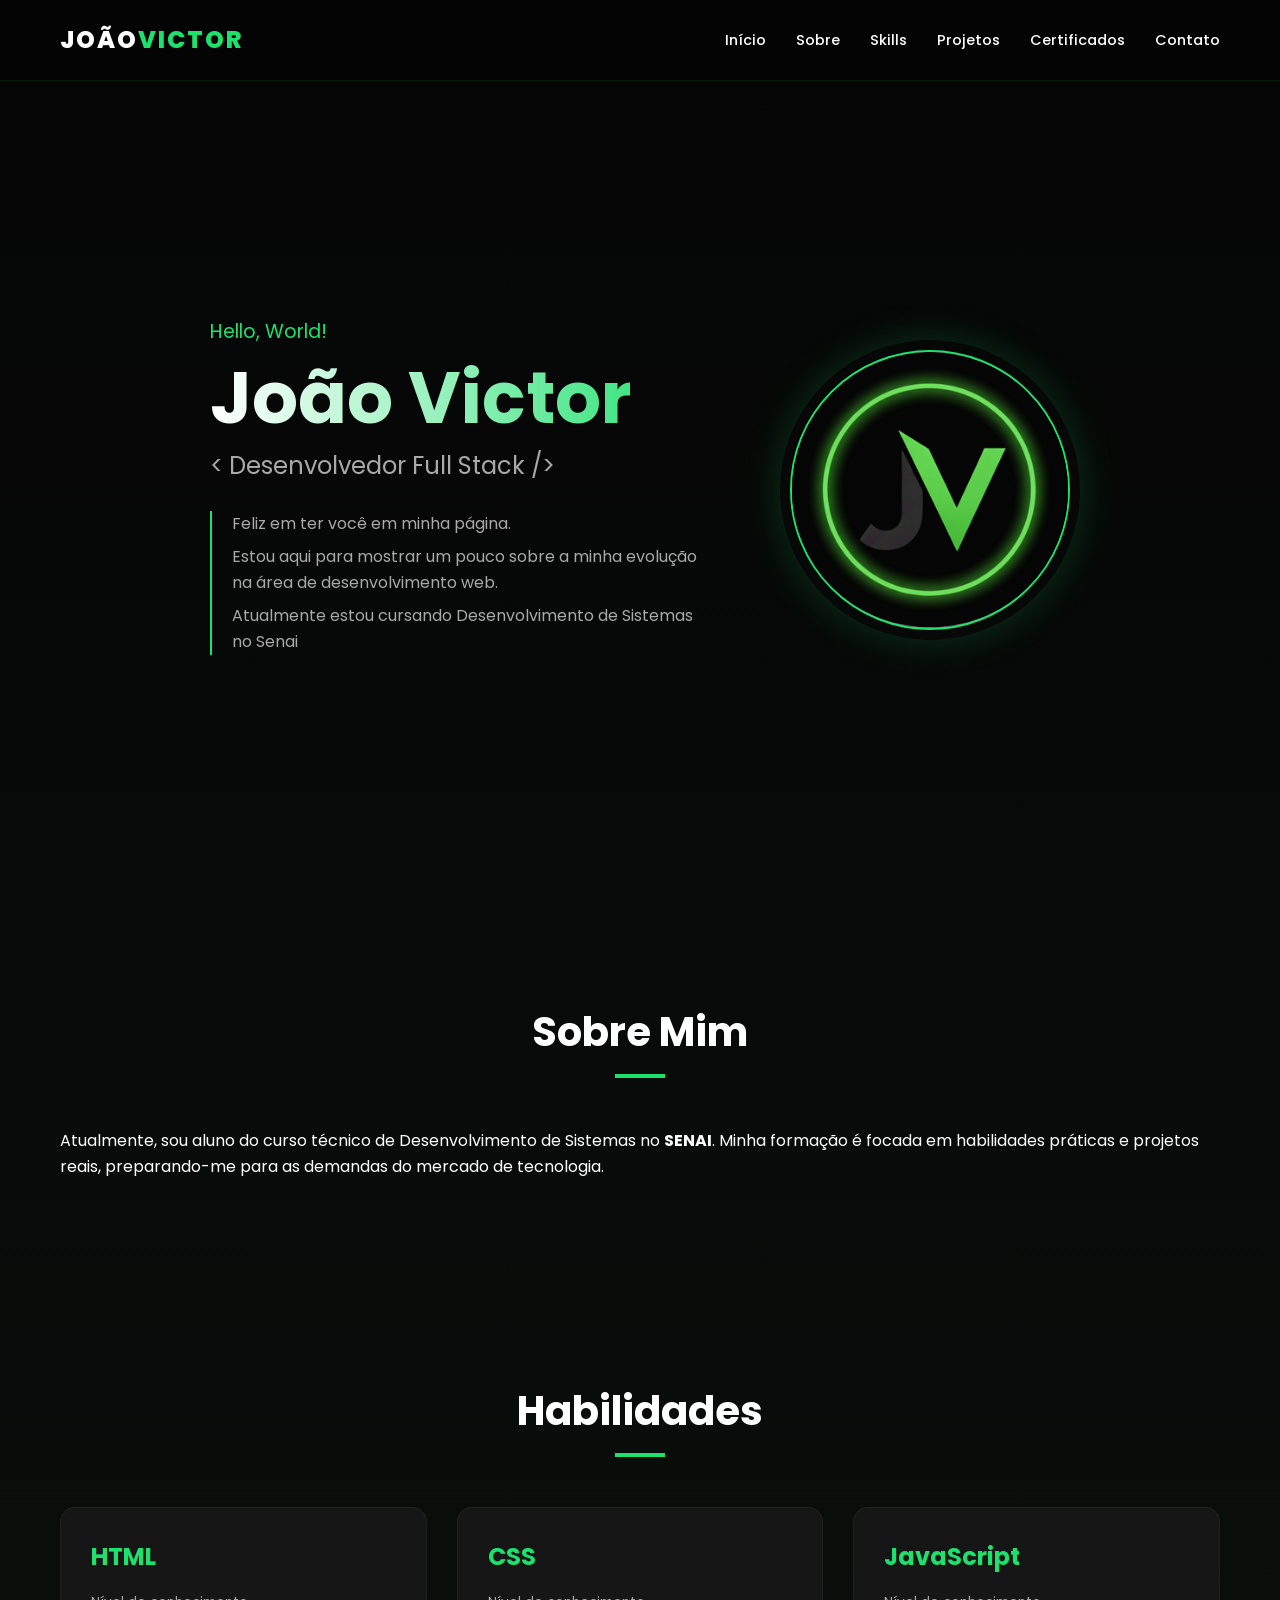
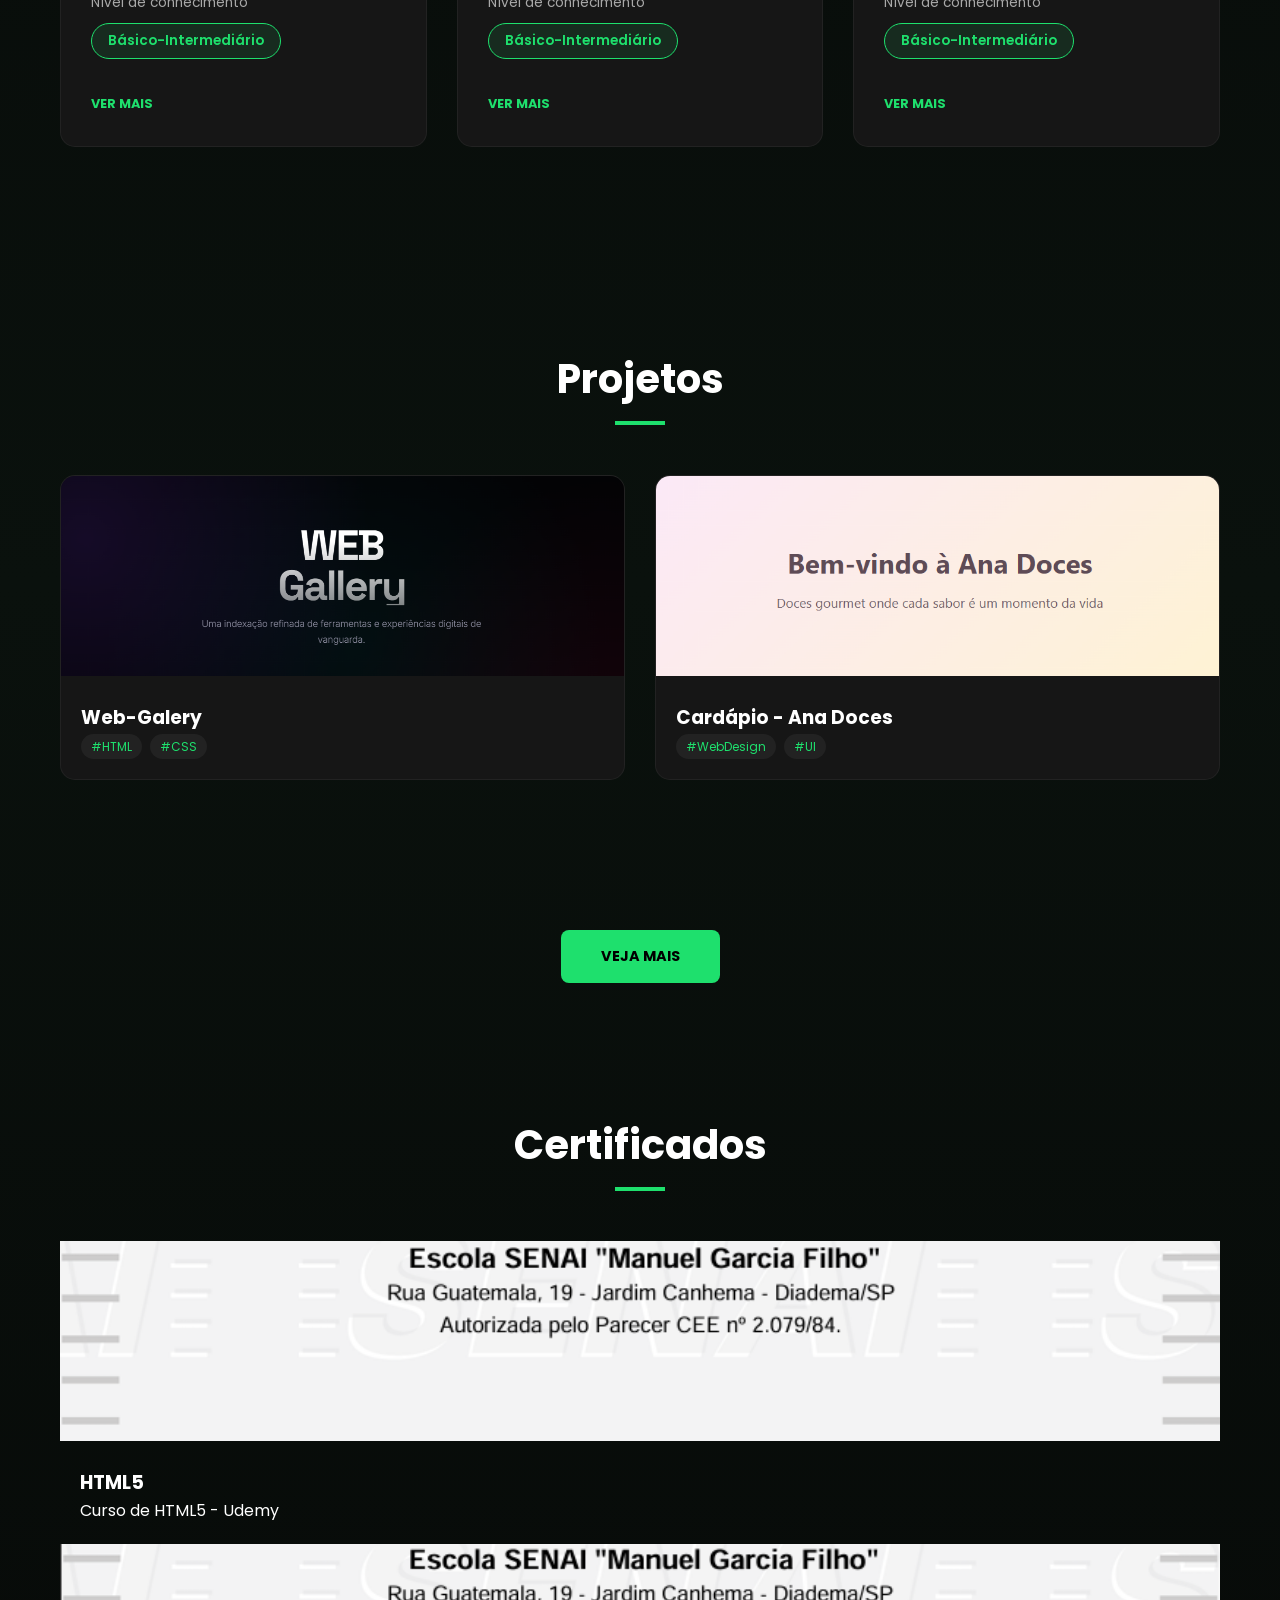
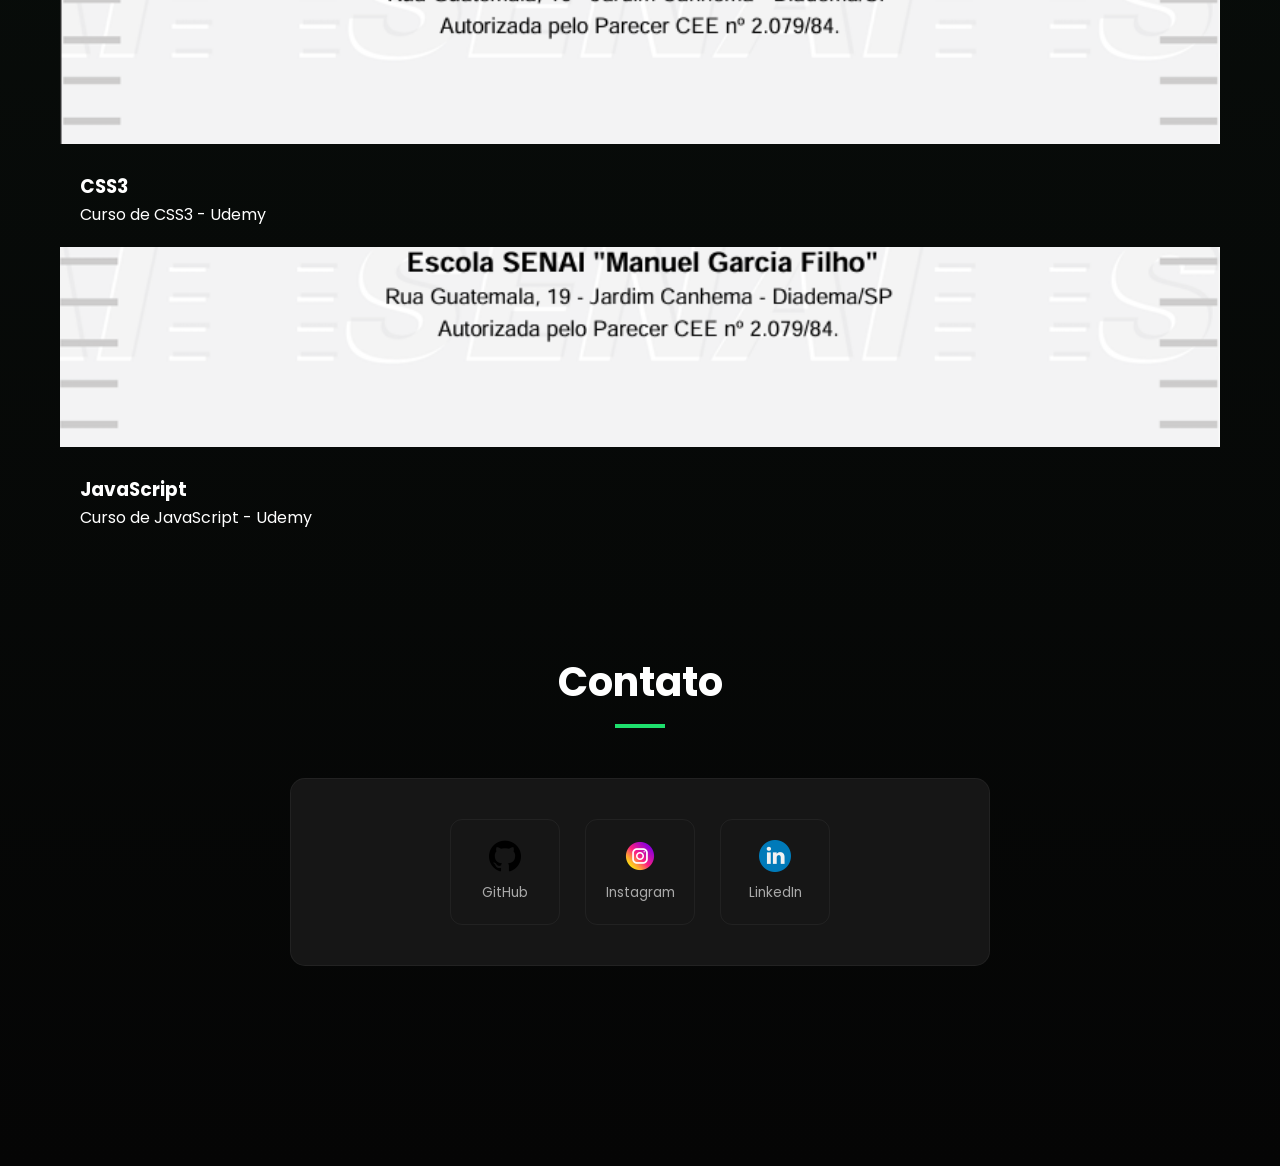
==== index.html @ 299185fc "alterado conheciimnetos" ====
<!DOCTYPE html>
<html lang="pt-br">
<head>
    <meta charset="UTF-8">
    <meta name="viewport" content="width=device-width, initial-scale=1.0">
    <link href="https://fonts.googleapis.com/css2?family=Poppins:wght@300;400;600;800&display=swap" rel="stylesheet">
    <link rel="stylesheet" href="https://unicons.iconscout.com/release/v4.0.0/css/line.css">
    <link rel="stylesheet" href="./assets/css/style.css">
    <title>João Victor | Portfólio</title>
</head>
<body>
    <header class="header-container">
        <nav class="navegacao">
            <div class="logo">JOÃO<span>VICTOR</span></div>
            <ul class="menu">
                <li><a href="#inicio" class="menu-link">Início</a></li>
                <li><a href="#sobre" class="menu-link">Sobre</a></li>
                <li><a href="#skills" class="menu-link">Skills</a></li>
                <li><a href="#projetos" class="menu-link">Projetos</a></li>
                <li><a href="#certificados" class="menu-link">Certificados</a></li>
                <li><a href="#contatos" class="menu-link">Contato</a></li>
            </ul>
        </nav>
    </header>

    <main id="inicio" class="hero-section">
        <div class="hero-content" data-anime="left">
            <div class="hero-text">
                <p class="greeting">Hello, World!</p>
                <h1 class="name">João Victor</h1>
                <h2 class="profession">&lt; Desenvolvedor Full Stack /&gt;</h2>
                
                <div class="hero-description">
                    <p>Feliz em ter você em minha página.</p>
                    <p>Estou aqui para mostrar um pouco sobre a minha evolução na área de desenvolvimento web.</p>
                    <p>Atualmente estou cursando Desenvolvimento de Sistemas no Senai</p>
                </div>
            </div>
            <div class="hero-image-container">
                <div class="profile-glow">
                    <img src="./assets/IMG/logo.png" alt="João Victor" class="foto-perfil">
                </div>
            </div>
        </div>
    </main>

    <section id="sobre" class="section-container" data-anime="up">
        <h2 class="section-title">Sobre Mim</h2>
        <div class="sobre-caixa">
            <p>Atualmente, sou aluno do curso técnico de Desenvolvimento de Sistemas no <strong>SENAI</strong>. Minha formação é focada em habilidades práticas e projetos reais, preparando-me para as demandas do mercado de tecnologia.</p>
        </div>
    </section>

    <section id="skills" class="section-container" data-anime="up">
        <h2 class="section-title">Habilidades</h2>
        <div class="skills-grid">
            <div class="skill-card">
                <h2 class="skill-name">HTML</h2>
                <div class="level-container">
                    <p>Nível de conhecimento</p>
                    <span class="skill-level">Básico-Intermediário</span>
                </div>
                <ul class="skill-list">
                    <li>Tags Semânticas</li>
                    <li>Acessibilidade</li>
                    <li>SEO (Search Engine Optimization)</li>
                    <li>Formulários</li>
                </ul>
                <div class="view-more-btn" onclick="toggleSkills(this)">Ver mais</div>
            </div>

            <div class="skill-card">
                <h2 class="skill-name">CSS</h2>
                <div class="level-container">
                    <p>Nível de conhecimento</p>
                    <span class="skill-level">Básico-Intermediário</span>
                </div>
                <ul class="skill-list">
                    <li>FlexBox & Grid</li>
                    <li>Responsividade</li>
                    <li>Media Queries</li>
                    <li>Animações</li>
                </ul>
                <div class="view-more-btn" onclick="toggleSkills(this)">Ver mais</div>
            </div>

            <div class="skill-card">
                <h2 class="skill-name">JavaScript</h2>
                <div class="level-container">
                    <p>Nível de conhecimento</p>
                    <span class="skill-level">Básico-Intermediário</span>
                </div>
                <ul class="skill-list">
                    <li>Fetch API</li>
                    <li>Promises / Async-Await</li>
                    <li>Manipulação de DOM</li>
                    <li>Arrays & Objetos</li>
                </ul>
                <div class="view-more-btn" onclick="toggleSkills(this)">Ver mais</div>
            </div>
        </div>
    </section>

    <section id="projetos" class="section-container" data-anime="up">
        <h2 class="section-title">Projetos</h2>
        <div class="projetos-grid">
            <div class="projeto-card">
                <div class="card-img"><img src="./assets/IMG/WebGallery.png" alt="Streaming"></div>
                <div class="card-body">
                    <h3>Web-Galery</h3>
                    <div class="tags"><span>#HTML</span><span>#CSS</span></div>
                </div>
            </div>
            
            <div class="projeto-card">
                <div class="card-img"><img src="./assets/IMG/anaDoces.png" alt="Cardápio"></div>
                <div class="card-body">
                    <h3>Cardápio - Ana Doces</h3>
                    <div class="tags"><span>#WebDesign</span><span>#UI</span></div>
                </div>
            </div>
        </div>
    </section>

    <div class='projects--content__more'>
            <a href="./pages/projetos.html" target="_blank">Veja mais</a>
        </div>
    </section>

    <section id="certificados" class="section-container" data-anime="up">
        <h2 class="section-title">Certificados</h2>
        <div class="certificados-grid">
            <div class="certificado-card">
                <div class="card-img"><img src="/assets/IMG/certificados/designDeJogos.png" alt="HTML"></div>
                <div class="card-body">
                    <h3>HTML5</h3>
                    <p>Curso de HTML5 - Udemy</p>
                </div>
            </div>

            <div class="certificado-card">
                <div class="card-img"><img src="./assets/IMG/certificados/excelBasico.png" alt="CSS"></div>
                <div class="card-body">
                    <h3>CSS3</h3>
                    <p>Curso de CSS3 - Udemy</p>
                </div>
            </div>

            <div class="certificado-card">
                <div class="card-img"><img src="./assets/IMG/certificados/criacaoDeJogos.png" alt="JavaScript"></div>
                <div class="card-body">
                    <h3>JavaScript</h3>
                    <p>Curso de JavaScript - Udemy</p>
                </div>
            </div>
        </div>

    <section id="contatos" class="section-container" data-anime="up">
        <h2 class="section-title">Contato</h2>
        <div class="contato-wrapper">
            <div class="contato-card">
                <a href="https://github.com/jvap-bit" target="_blank" rel="noopener" class="contato-btn" aria-label="GitHub">
                    <img src="./assets/IMG/github.png" alt="GitHub">
                    <span>GitHub</span>
                </a>
                <a href="https://instagram.com/jao_vict86" target="_blank" rel="noopener" class="contato-btn" aria-label="Instagram">
                    <img src="./assets/IMG/instagram.png" alt="Instagram">
                    <span>Instagram</span>
                </a>
                <a href="https://linkedin.com/in/jo%C3%A3o-victor-alves-pereira-34b608384" target="_blank" rel="noopener" class="contato-btn" aria-label="LinkedIn">
                    <img src="./assets/IMG/linkedin.png" alt="LinkedIn">
                    <span>LinkedIn</span>
                </a>
            </div>
        </div>
    </section>

    <script src="./assets/js/script.js"></script>
</body>
</html>
---- assets/css/style.css ----
/* ============================================================
   1. CONFIGURAÇÕES GERAIS E VARIÁVEIS
   ============================================================ */
:root {
  --primary: #1ee06d;           /* Verde Neon */
  --bg-gradient: linear-gradient(to bottom, #050505, #0a110d, #050505);
  --card-bg: #161616;           /* Fundo dos Cards */
  --white: #ffffff;
  --text-gray: #a9a9a9;         /* Texto Secundário */
  --transition: 0.4s ease-in-out;
}

* {
  margin: 0;
  padding: 0;
  box-sizing: border-box;
  font-family: 'Poppins', sans-serif;
}

html {
  scroll-behavior: smooth;
}

body {
  background: var(--bg-gradient);
  color: var(--white);
  overflow-x: hidden;
  line-height: 1.6;
}

/* ============================================================
   2. CABEÇALHO E NAVEGAÇÃO
   ============================================================ */
.header-container {
  width: 100%;
  position: fixed;
  top: 0;
  z-index: 1000;
  background: rgba(5, 5, 5, 0.85);
  backdrop-filter: blur(10px);
  border-bottom: 1px solid rgba(30, 224, 109, 0.1);
}

.navegacao {
  max-width: 1200px;
  margin: 0 auto;
  height: 80px;
  display: flex;
  justify-content: space-between;
  align-items: center;
  padding: 0 20px;
}

.logo {
  font-size: 1.5rem;
  font-weight: 800;
  letter-spacing: 2px;
}

.logo span {
  color: var(--primary);
}

.menu {
  display: flex;
  list-style: none;
  gap: 30px;
}

.menu-link {
  text-decoration: none;
  color: var(--white);
  font-size: 0.9rem;
  font-weight: 500;
  transition: var(--transition);
}

.menu-link:hover {
  color: var(--primary);
}

/* ============================================================
   3. SECÇÃO HERO (INÍCIO)
   ============================================================ */
.hero-section {
  min-height: 100vh;
  display: flex;
  align-items: center;
  justify-content: center;
  padding-top: 80px;
}

.hero-content {
  display: flex;
  align-items: center;
  gap: 80px;
  flex-wrap: wrap-reverse;
}

.greeting {
  font-size: 1.2rem;
  color: var(--primary);
}

.name {
  font-size: 4.5rem;
  line-height: 1.1;
  margin: 10px 0;
  background: linear-gradient(90deg, #fff, var(--primary));
  -webkit-background-clip: text;
  background-clip: text;
  -webkit-text-fill-color: transparent;
}

.profession {
  font-size: 1.5rem;
  color: var(--text-gray);
  font-weight: 400;
}

.hero-description {
  margin-top: 25px;
  max-width: 500px;
  border-left: 2px solid var(--primary);
  padding-left: 20px;
}

.hero-description p {
  font-size: 1rem;
  color: var(--text-gray);
  margin-bottom: 8px;
}

/* Foto com Brilho */
.profile-glow {
  position: relative;
  width: 280px;
  height: 280px;
}

.profile-glow::before {
  content: "";
  position: absolute;
  inset: -10px;
  border-radius: 50%;
  box-shadow: 0 0 40px rgba(30, 224, 109, 0.2);
  animation: pulse 4s infinite;
}

@keyframes pulse {
  0%, 100% { transform: scale(1); opacity: 0.5; }
  50% { transform: scale(1.05); opacity: 0.8; }
}

.foto-perfil {
  width: 100%;
  height: 100%;
  border-radius: 50%;
  object-fit: cover;
  border: 2px solid var(--primary);
  position: relative;
}

/* ============================================================
   4. ESTILOS DE SECÇÃO (COMUM)
   ============================================================ */
.section-container {
  padding: 100px 20px;
  max-width: 1200px;
  margin: 0 auto;
}

.section-title {
  font-size: 2.5rem;
  text-align: center;
  margin-bottom: 50px;
}

.section-title::after {
  content: "";
  display: block;
  width: 50px;
  height: 4px;
  background: var(--primary);
  margin: 10px auto;
}

/* ============================================================
   5. SKILLS (HABILIDADES)
   ============================================================ */
.skills-grid {
  display: grid;
  grid-template-columns: repeat(auto-fit, minmax(300px, 1fr));
  gap: 30px;
}

.skill-card {
  background: var(--card-bg);
  padding: 30px;
  border-radius: 15px;
  border: 1px solid rgba(255,255,255,0.05);
  transition: var(--transition);
}

.skill-card:hover {
  border-color: var(--primary);
}

.skill-name {
  color: var(--primary);
  margin-bottom: 15px;
  font-size: 1.5rem;
}

.level-container {
  margin-bottom: 20px;
}

.level-container p {
  color: var(--text-gray);
  font-size: 0.85rem;
  margin-bottom: 10px;
}

.skill-level {
  display: inline-block;
  background: rgba(30, 224, 109, 0.1);
  color: var(--primary);
  border: 1px solid var(--primary);
  padding: 6px 16px;
  border-radius: 20px;
  font-size: 0.85rem;
  font-weight: 600;
}

.skill-list {
  list-style: none;
  max-height: 0;
  overflow: hidden;
  transition: 0.5s ease;
}

.skill-card.active .skill-list {
  max-height: 300px;
  margin-top: 15px;
  border-top: 1px solid #333;
  padding-top: 10px;
}

.skill-list li {
  padding: 5px 0;
  color: var(--text-gray);
  font-size: 0.9rem;
}

.view-more-btn {
  color: var(--primary);
  cursor: pointer;
  font-size: 0.8rem;
  font-weight: 700;
  text-transform: uppercase;
  margin-top: 15px;
  display: inline-block;
}

/* ============================================================
   6. PROJETOS
   ============================================================ */
.projetos-grid {
  display: grid;
  grid-template-columns: repeat(auto-fit, minmax(300px, 1fr));
  gap: 30px;
}

.projeto-card {
  background: var(--card-bg);
  border-radius: 15px;
  overflow: hidden;
  transition: var(--transition);
  border: 1px solid rgba(255,255,255,0.05);
}

.projeto-card:hover {
  transform: translateY(-10px);
  border-color: var(--primary);
}

.card-img img {
  width: 100%;
  height: 200px;
  object-fit: cover;
}

.card-body {
  padding: 20px;
}

.tags span {
  background: #222;
  color: var(--primary);
  padding: 4px 10px;
  border-radius: 15px;
  font-size: 0.75rem;
  margin-right: 8px;
}

/* Container do botão (para garantir a centralização) */
.projects--content__more {
  display: flex;
  justify-content: center;
  width: 100%;
}

.projects--content__more a {
  display: inline-block;
  width: fit-content;
  background: var(--primary); /* O verde neon */
  color: #000;                /* Texto preto para contraste no fundo verde */
  margin-top: 50px;
  margin-bottom: 30px;
  border-radius: 8px;         /* Bordas um pouco mais arredondadas como o do contato */
  padding: 15px 40px;         /* Mais robusto */
  font-weight: 700;           /* Negrito */
  text-decoration: none;
  text-transform: uppercase;  /* Letras maiúsculas */
  font-size: 0.9rem;
  transition: 0.3s ease;      /* Transição suave */
  cursor: pointer;
}

/* O Efeito HOVER igual ao do Enviar Contato */
.projects--content__more a:hover {
  background: #fff;           /* Muda para branco ao passar o mouse */
  color: #000;
  box-shadow: 0 0 20px var(--primary); /* Aquele brilho neon em volta */
  transform: translateY(-3px);         /* Leve subida para dar profundidade */
}
/* ============================================================
   7. CONTATO
   ============================================================ */
.contato-wrapper {
  max-width: 700px;
  margin: 0 auto;
}

.contato-card {
  background: var(--card-bg);
  padding: 40px 30px;
  border-radius: 15px;
  border: 1px solid rgba(255,255,255,0.05);
  display: flex;
  justify-content: center;
  align-items: center;
  flex-wrap: wrap;
  gap: 25px;
}

.contato-btn {
  display: flex;
  flex-direction: column;
  align-items: center;
  gap: 10px;
  width: 110px;
  padding: 20px 10px;
  border-radius: 12px;
  border: 1px solid rgba(255,255,255,0.05);
  text-decoration: none;
  color: var(--text-gray);
  font-size: 0.85rem;
  transition: var(--transition);
}

.contato-btn img {
  width: 32px;
  height: 32px;
  object-fit: contain;
}

.contato-btn i {
  font-size: 32px;
  color: var(--text-gray);
  transition: var(--transition);
}

.contato-btn:hover {
  border-color: var(--primary);
  color: var(--primary);
  transform: translateY(-5px);
  box-shadow: 0 0 20px rgba(30, 224, 109, 0.2);
}

.contato-btn:hover i {
  color: var(--primary);
}

/* ============================================================
   8. ANIMAÇÕES (DATA-ANIME)
   ============================================================ */
[data-anime] {
  opacity: 0;
  transition: 1s ease;
}

[data-anime="up"] { transform: translateY(40px); }
[data-anime="left"] { transform: translateX(-40px); }

[data-anime].animate {
  opacity: 1;
  transform: translate(0);
}

/* ============================================================
   9. RESPONSIVIDADE (MOBILE)
   ============================================================ */
@media (max-width: 768px) {
  .name { font-size: 3rem; }
  .hero-content { text-align: center; justify-content: center; gap: 40px; }
  .hero-description { border-left: none; border-top: 2px solid var(--primary); padding: 15px 0 0 0; margin: 20px auto; }
  .menu { display: none; } /* Pode ser trocado por um menu mobile futuramente */
}
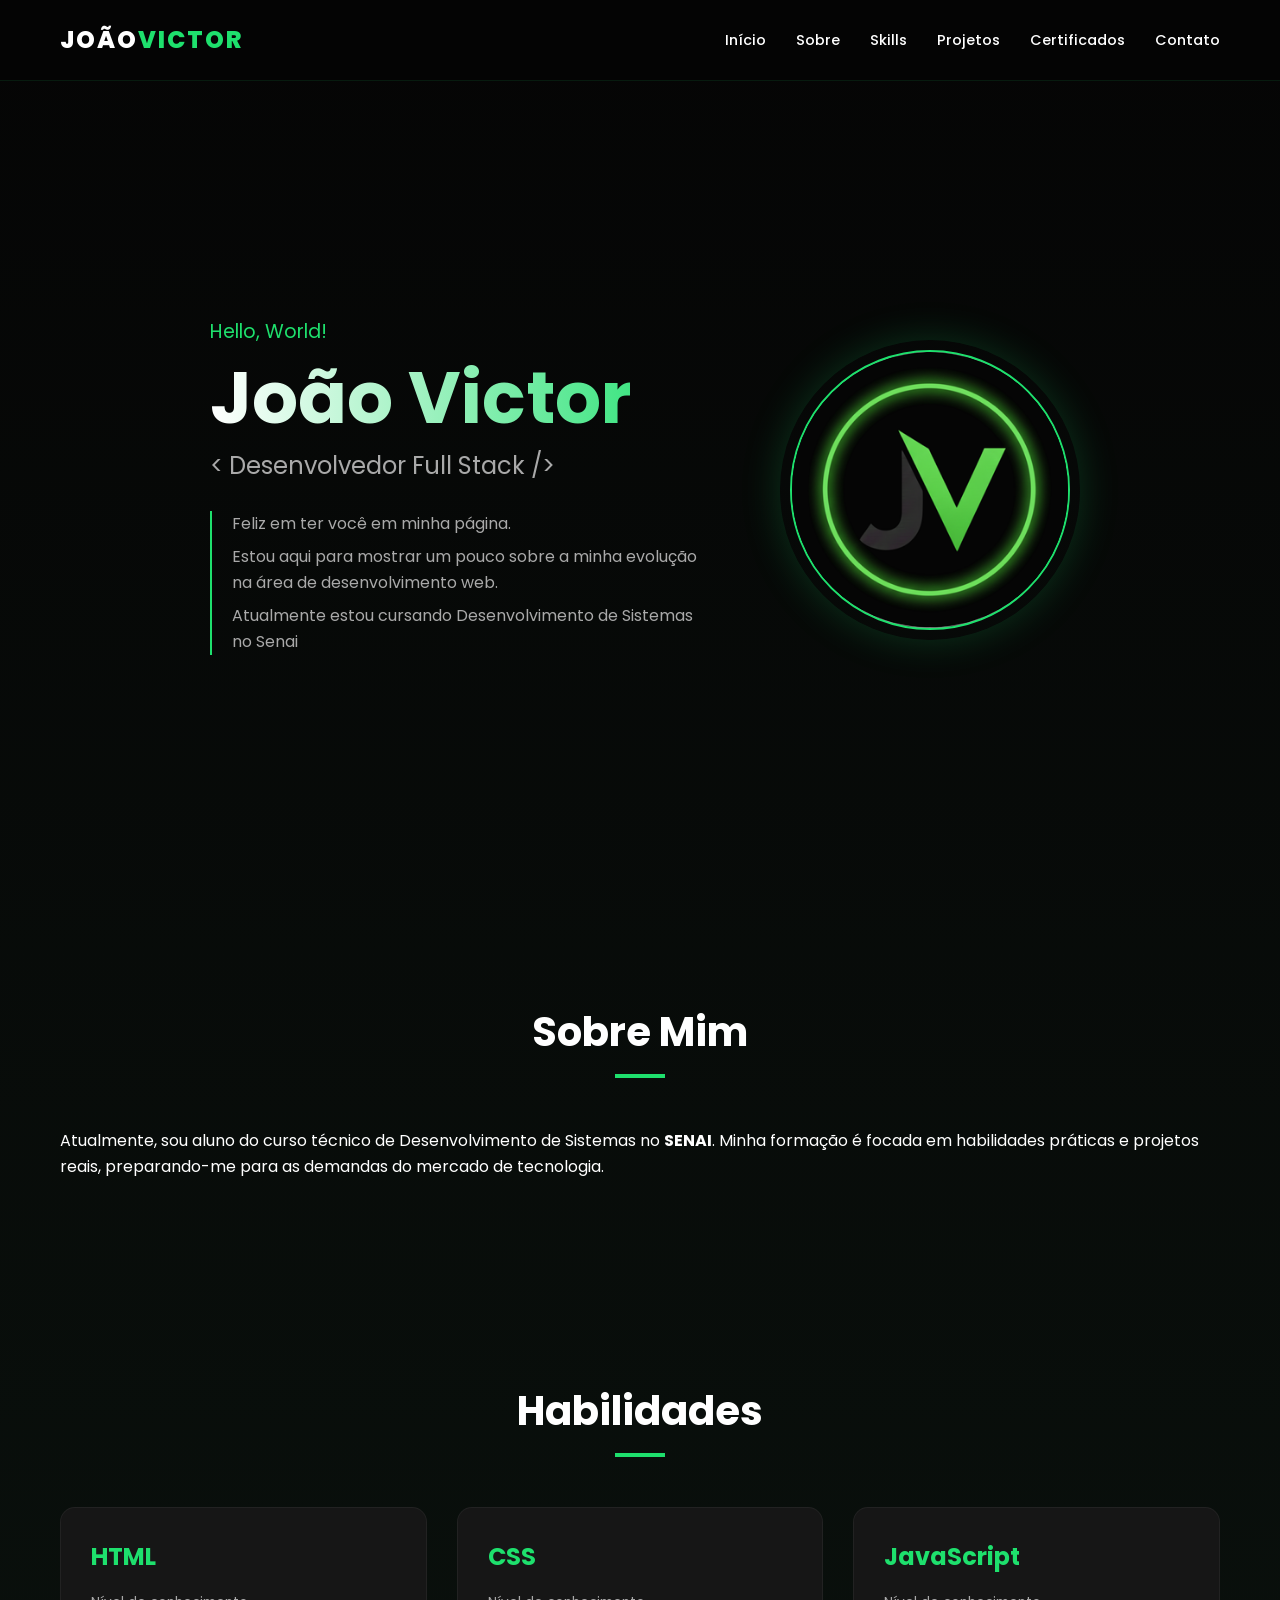
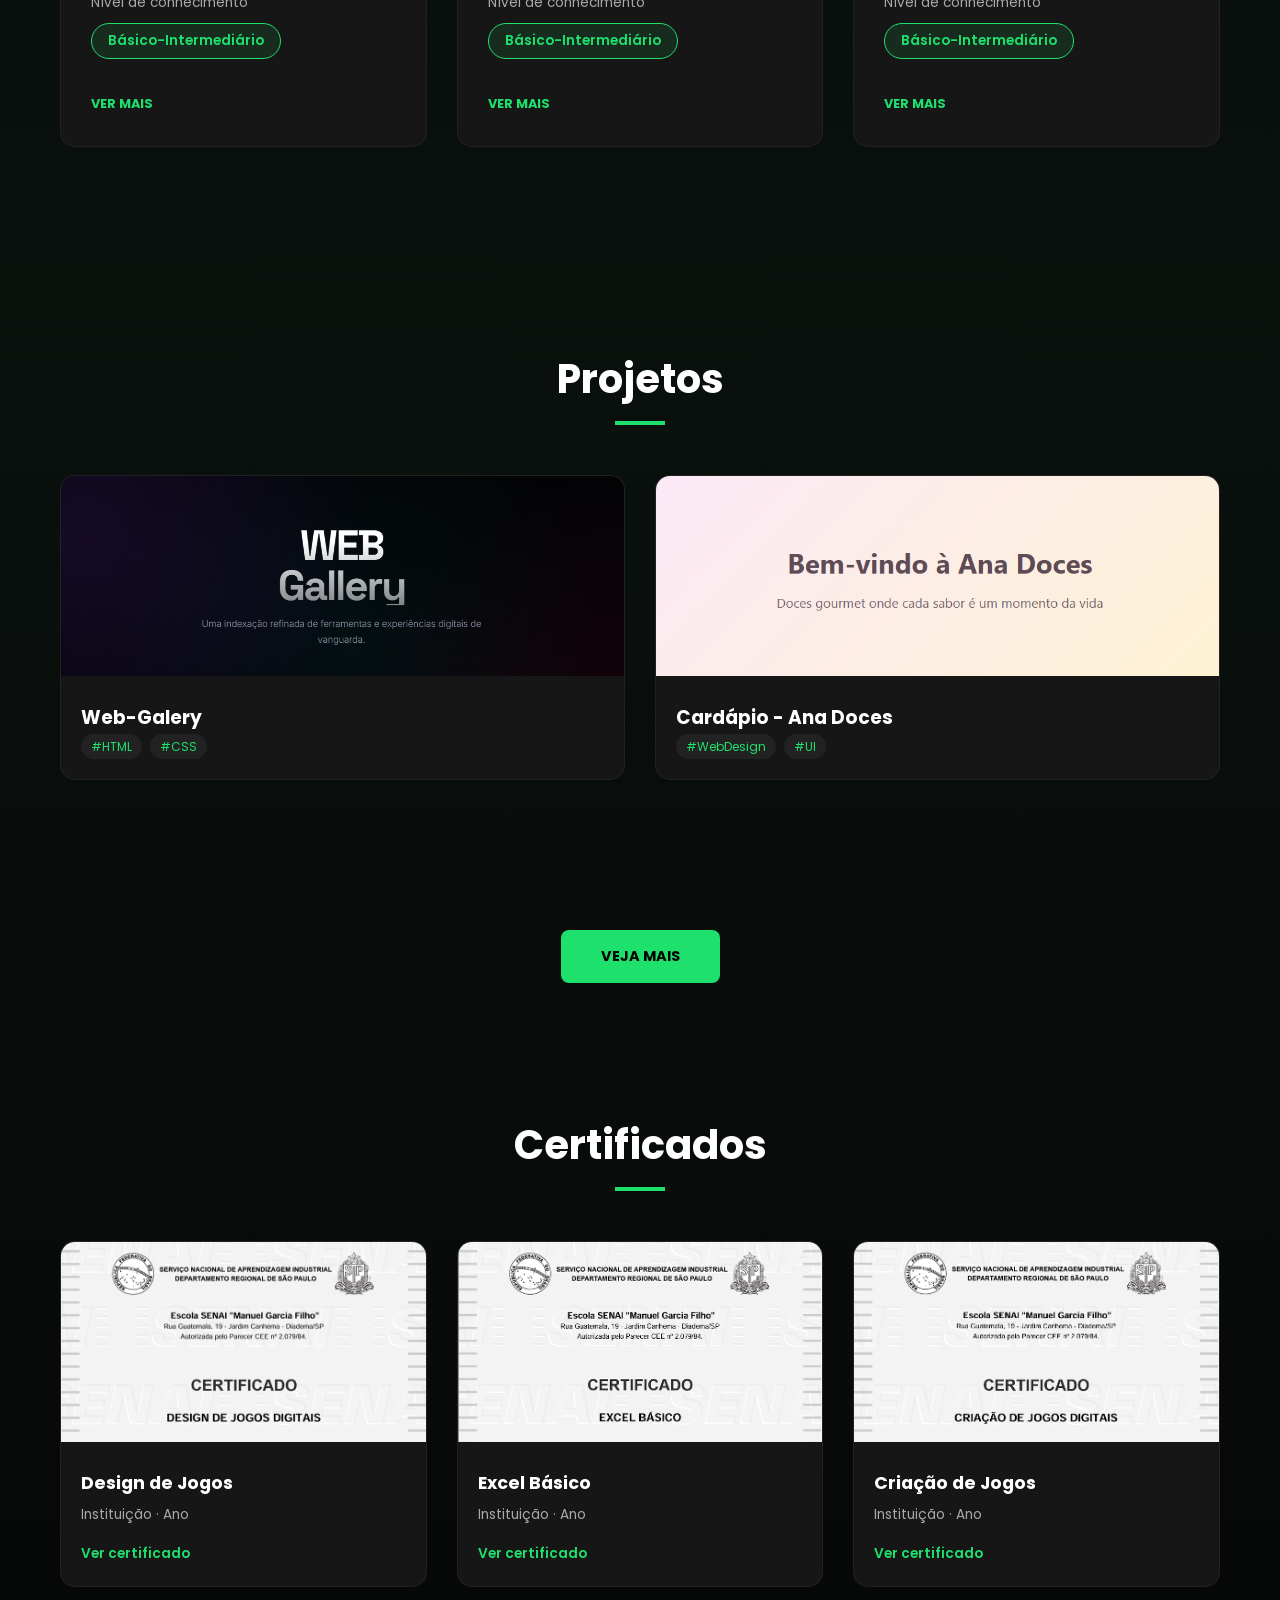
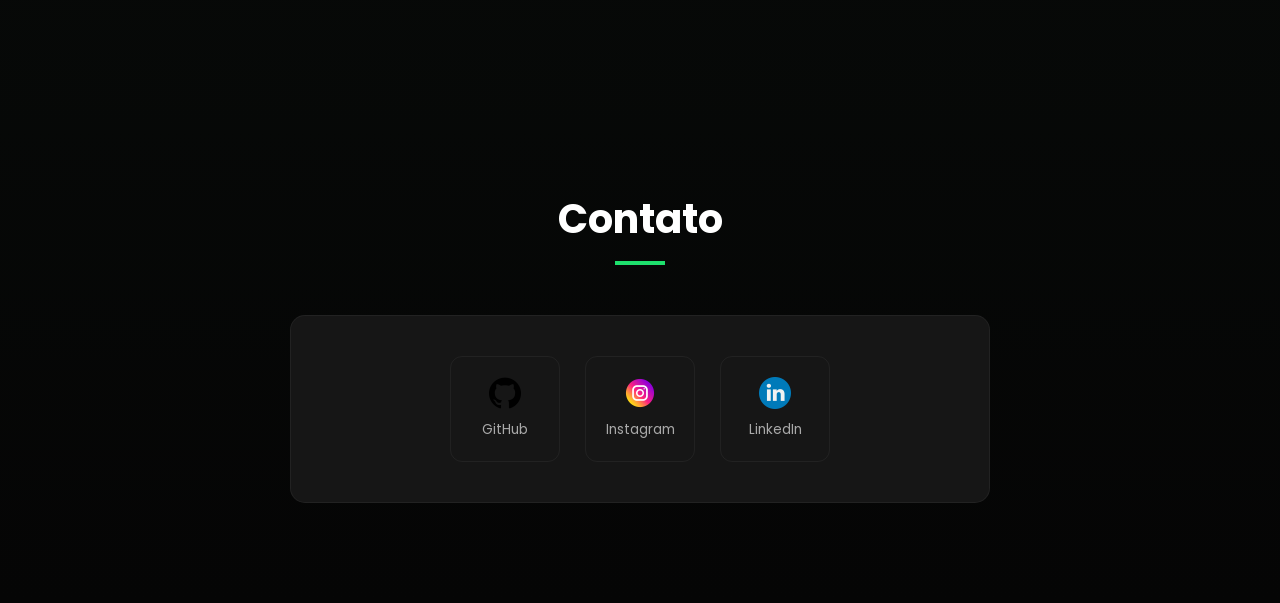
==== commit c7480cce: "certificados estilizados" ====
--- a/index.html
+++ b/index.html
@@ -131,29 +131,33 @@
         <h2 class="section-title">Certificados</h2>
         <div class="certificados-grid">
             <div class="certificado-card">
-                <div class="card-img"><img src="/assets/IMG/certificados/designDeJogos.png" alt="HTML"></div>
+                <div class="card-img"><img src="./assets/IMG/certificados/designDeJogos.png" alt="Certificado de Design de Jogos"></div>
                 <div class="card-body">
-                    <h3>HTML5</h3>
-                    <p>Curso de HTML5 - Udemy</p>
+                    <h3>Design de Jogos</h3>
+                    <p class="certificado-instituicao">Instituição · Ano</p>
+                    <a href="./assets/IMG/certificados/designDeJogos.png" target="_blank" rel="noopener" class="ver-certificado">Ver certificado</a>
                 </div>
             </div>
 
             <div class="certificado-card">
-                <div class="card-img"><img src="./assets/IMG/certificados/excelBasico.png" alt="CSS"></div>
+                <div class="card-img"><img src="./assets/IMG/certificados/excelBasico.png" alt="Certificado de Excel Básico"></div>
                 <div class="card-body">
-                    <h3>CSS3</h3>
-                    <p>Curso de CSS3 - Udemy</p>
+                    <h3>Excel Básico</h3>
+                    <p class="certificado-instituicao">Instituição · Ano</p>
+                    <a href="./assets/IMG/certificados/excelBasico.png" target="_blank" rel="noopener" class="ver-certificado">Ver certificado</a>
                 </div>
             </div>
 
             <div class="certificado-card">
-                <div class="card-img"><img src="./assets/IMG/certificados/criacaoDeJogos.png" alt="JavaScript"></div>
+                <div class="card-img"><img src="./assets/IMG/certificados/criacaoDeJogos.png" alt="Certificado de Criação de Jogos"></div>
                 <div class="card-body">
-                    <h3>JavaScript</h3>
-                    <p>Curso de JavaScript - Udemy</p>
+                    <h3>Criação de Jogos</h3>
+                    <p class="certificado-instituicao">Instituição · Ano</p>
+                    <a href="./assets/IMG/certificados/criacaoDeJogos.png" target="_blank" rel="noopener" class="ver-certificado">Ver certificado</a>
                 </div>
             </div>
         </div>
+    </section>
 
     <section id="contatos" class="section-container" data-anime="up">
         <h2 class="section-title">Contato</h2>
--- a/assets/css/style.css
+++ b/assets/css/style.css
@@ -335,6 +335,58 @@
   box-shadow: 0 0 20px var(--primary); /* Aquele brilho neon em volta */
   transform: translateY(-3px);         /* Leve subida para dar profundidade */
 }
+
+/* ============================================================
+   6.1 CERTIFICADOS
+   ============================================================ */
+.certificados-grid {
+  display: grid;
+  grid-template-columns: repeat(auto-fit, minmax(280px, 1fr));
+  gap: 30px;
+}
+
+.certificado-card {
+  background: var(--card-bg);
+  border-radius: 15px;
+  overflow: hidden;
+  transition: var(--transition);
+  border: 1px solid rgba(255,255,255,0.05);
+}
+
+.certificado-card:hover {
+  transform: translateY(-10px);
+  border-color: var(--primary);
+}
+
+.certificado-card .card-body {
+  padding: 20px;
+}
+
+.certificado-card h3 {
+  font-size: 1.1rem;
+  margin-bottom: 6px;
+}
+
+.certificado-instituicao {
+  color: var(--text-gray);
+  font-size: 0.85rem;
+  margin-bottom: 15px;
+}
+
+.ver-certificado {
+  display: inline-block;
+  color: var(--primary);
+  font-size: 0.85rem;
+  font-weight: 600;
+  text-decoration: none;
+  border-bottom: 1px solid transparent;
+  transition: var(--transition);
+}
+
+.ver-certificado:hover {
+  border-bottom-color: var(--primary);
+}
+
 /* ============================================================
    7. CONTATO
    ============================================================ */
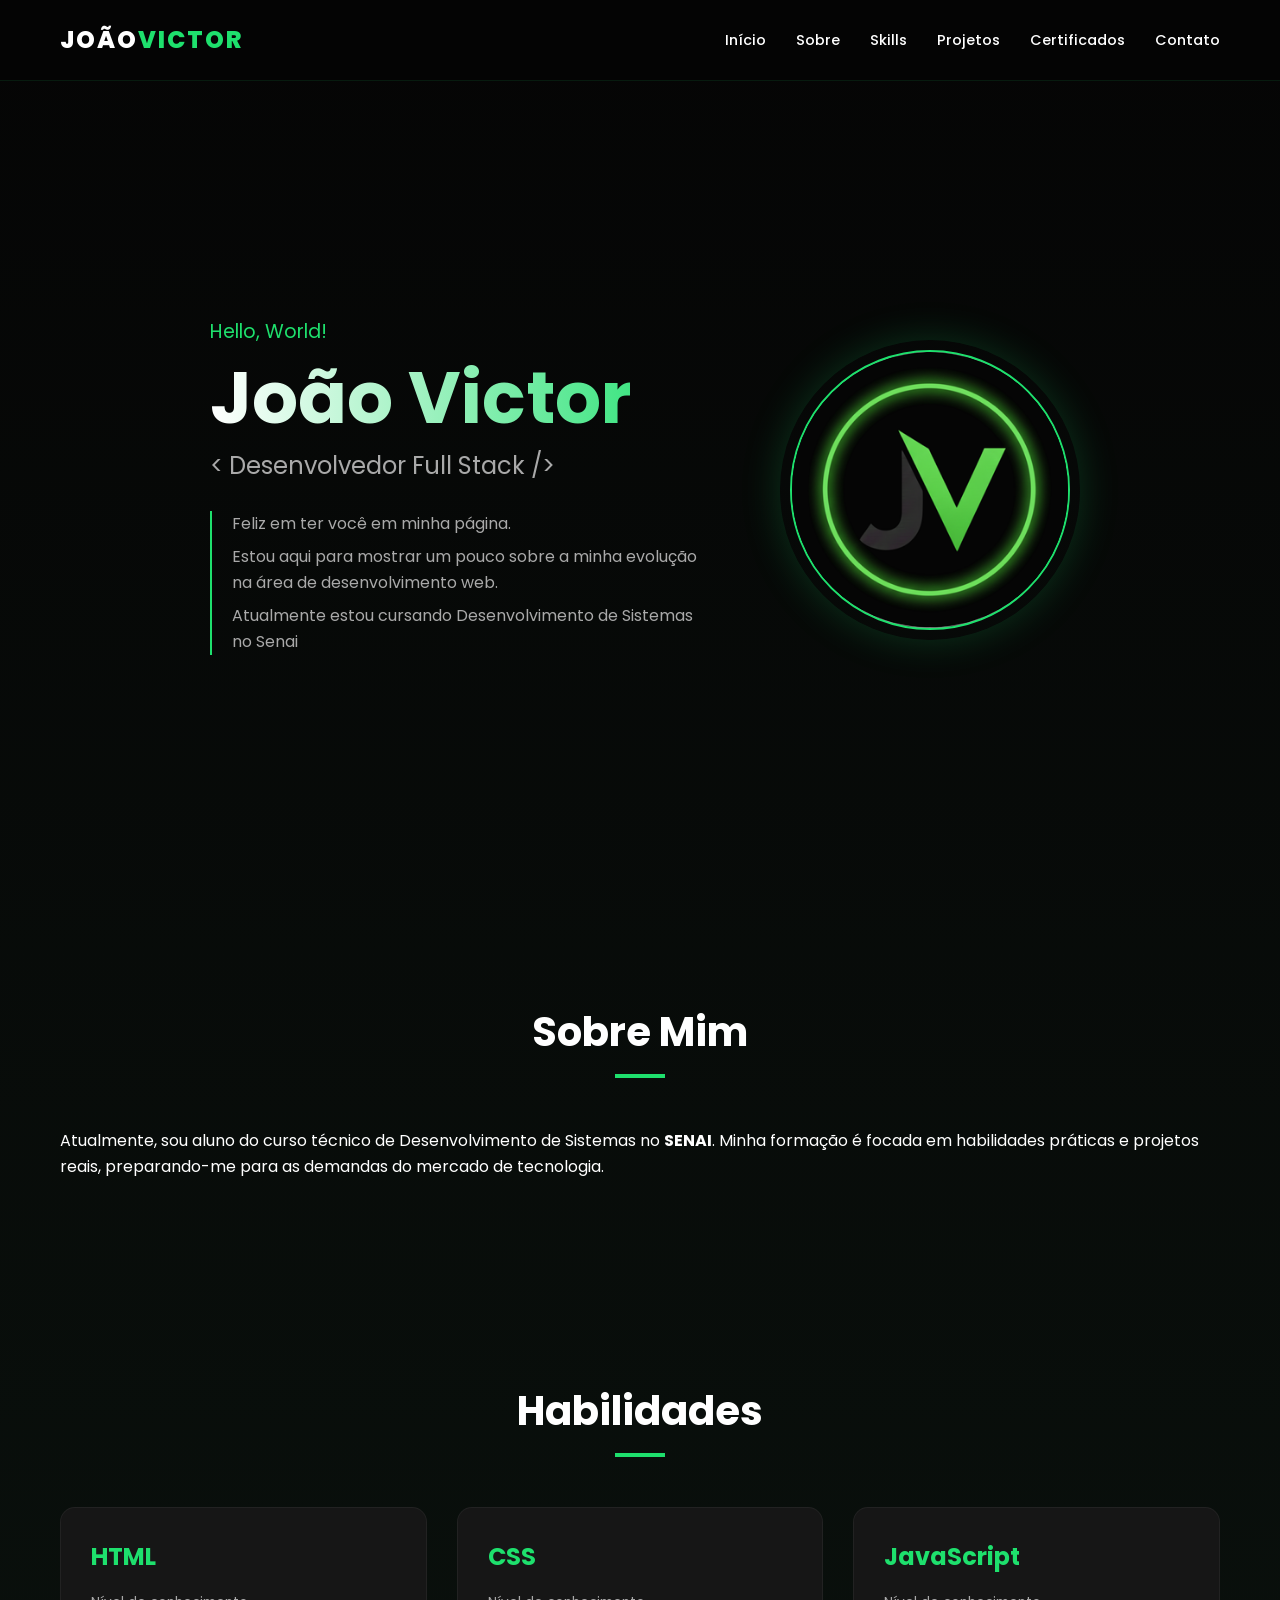
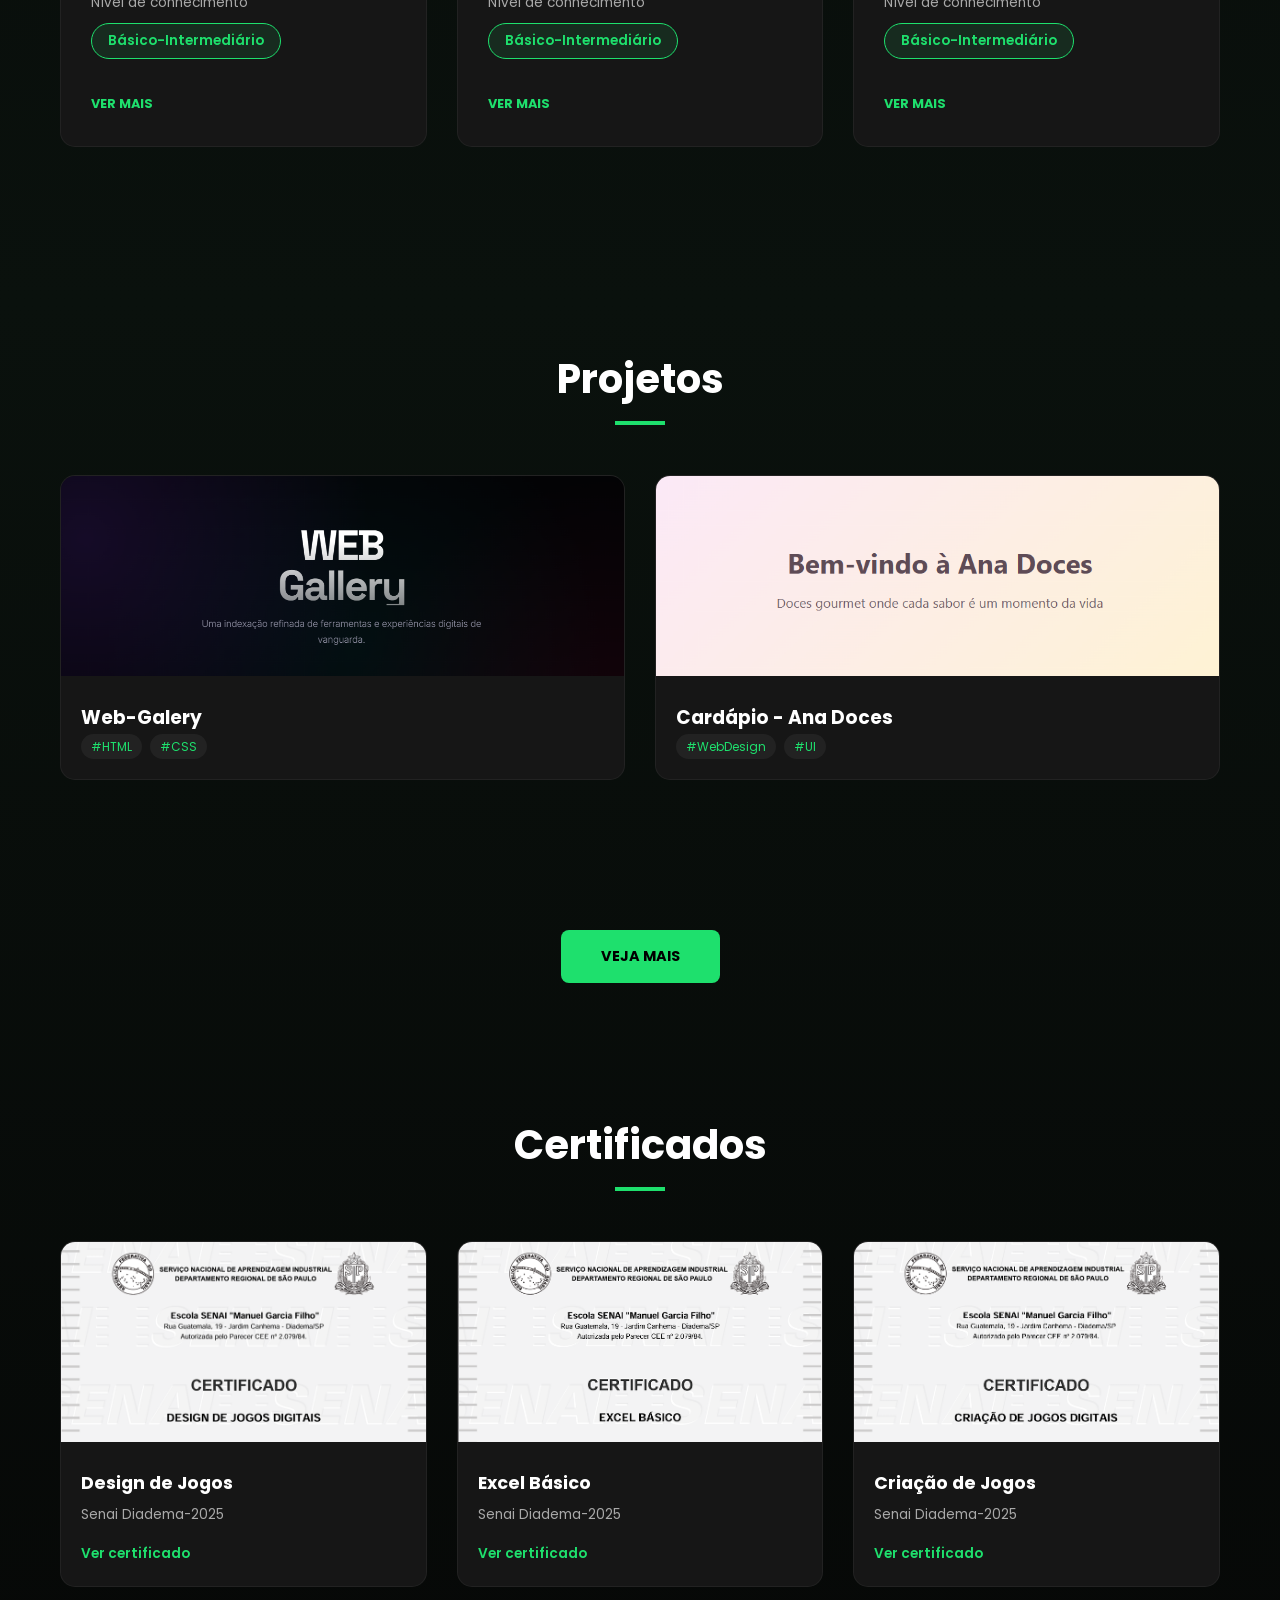
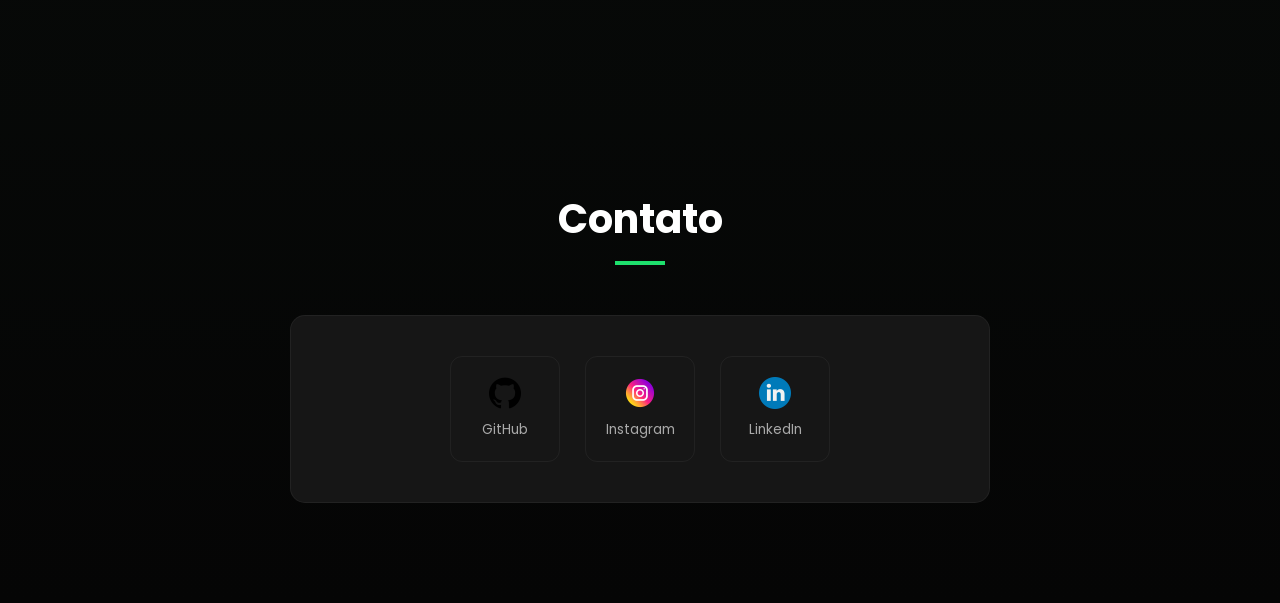
==== commit 868d3040: "Update index.html" ====
--- a/index.html
+++ b/index.html
@@ -134,7 +134,7 @@
                 <div class="card-img"><img src="./assets/IMG/certificados/designDeJogos.png" alt="Certificado de Design de Jogos"></div>
                 <div class="card-body">
                     <h3>Design de Jogos</h3>
-                    <p class="certificado-instituicao">Instituição · Ano</p>
+                    <p class="certificado-instituicao">Senai Diadema-2025 </p>
                     <a href="./assets/IMG/certificados/designDeJogos.png" target="_blank" rel="noopener" class="ver-certificado">Ver certificado</a>
                 </div>
             </div>
@@ -143,7 +143,7 @@
                 <div class="card-img"><img src="./assets/IMG/certificados/excelBasico.png" alt="Certificado de Excel Básico"></div>
                 <div class="card-body">
                     <h3>Excel Básico</h3>
-                    <p class="certificado-instituicao">Instituição · Ano</p>
+                    <p class="certificado-instituicao">Senai Diadema-2025</p>
                     <a href="./assets/IMG/certificados/excelBasico.png" target="_blank" rel="noopener" class="ver-certificado">Ver certificado</a>
                 </div>
             </div>
@@ -152,7 +152,7 @@
                 <div class="card-img"><img src="./assets/IMG/certificados/criacaoDeJogos.png" alt="Certificado de Criação de Jogos"></div>
                 <div class="card-body">
                     <h3>Criação de Jogos</h3>
-                    <p class="certificado-instituicao">Instituição · Ano</p>
+                    <p class="certificado-instituicao">Senai Diadema-2025</p>
                     <a href="./assets/IMG/certificados/criacaoDeJogos.png" target="_blank" rel="noopener" class="ver-certificado">Ver certificado</a>
                 </div>
             </div>
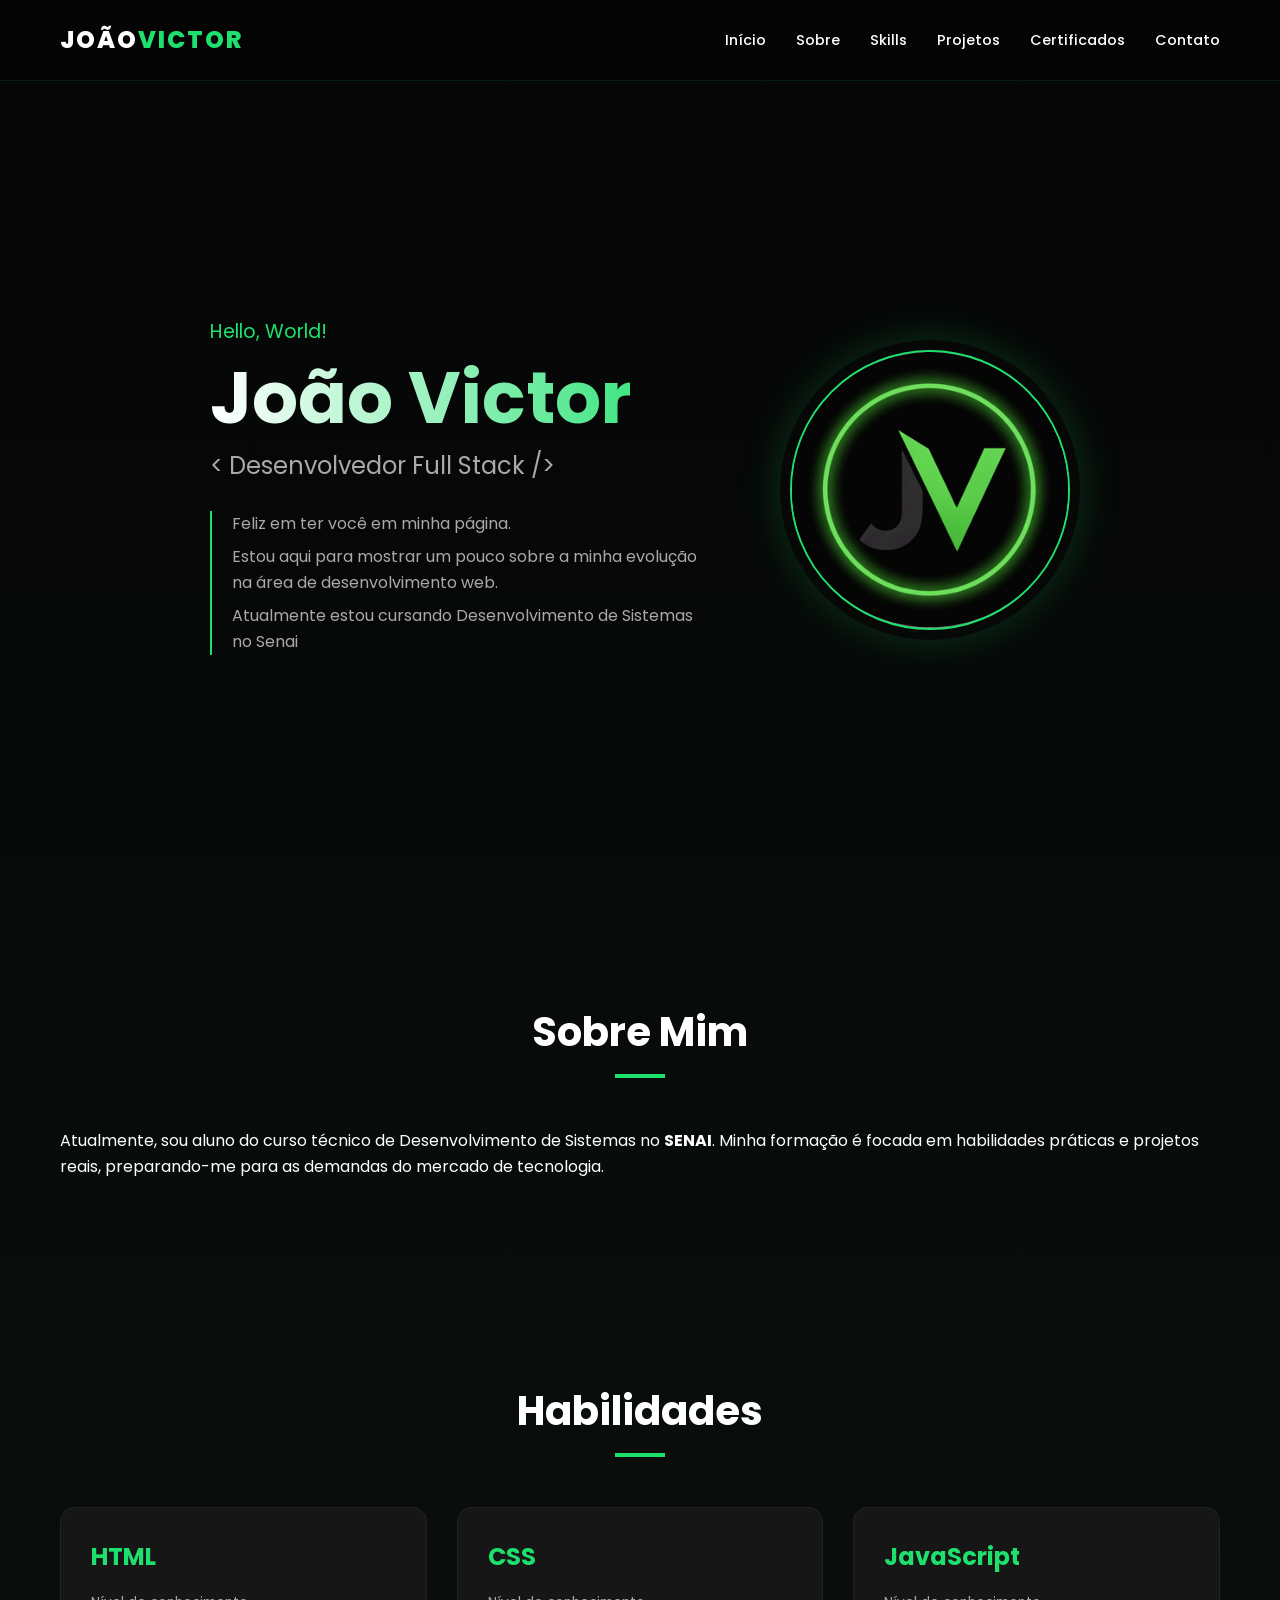
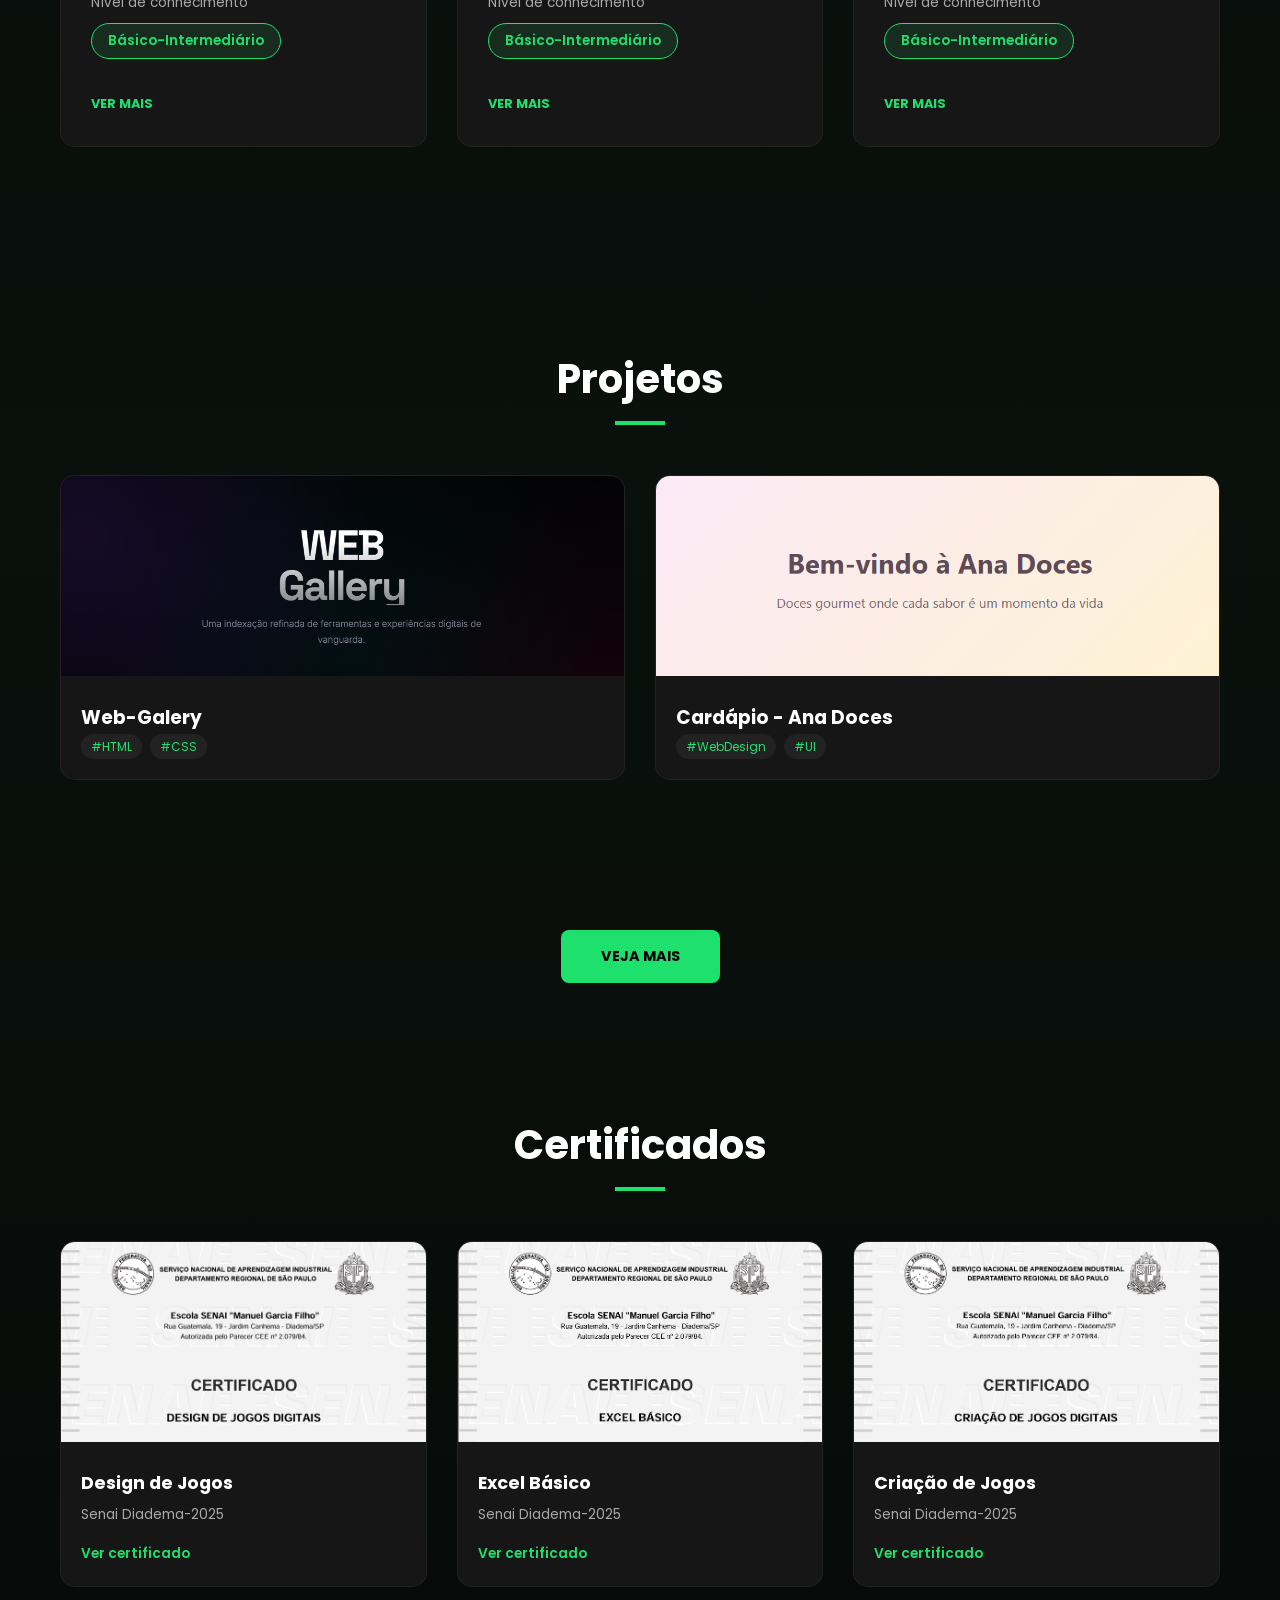
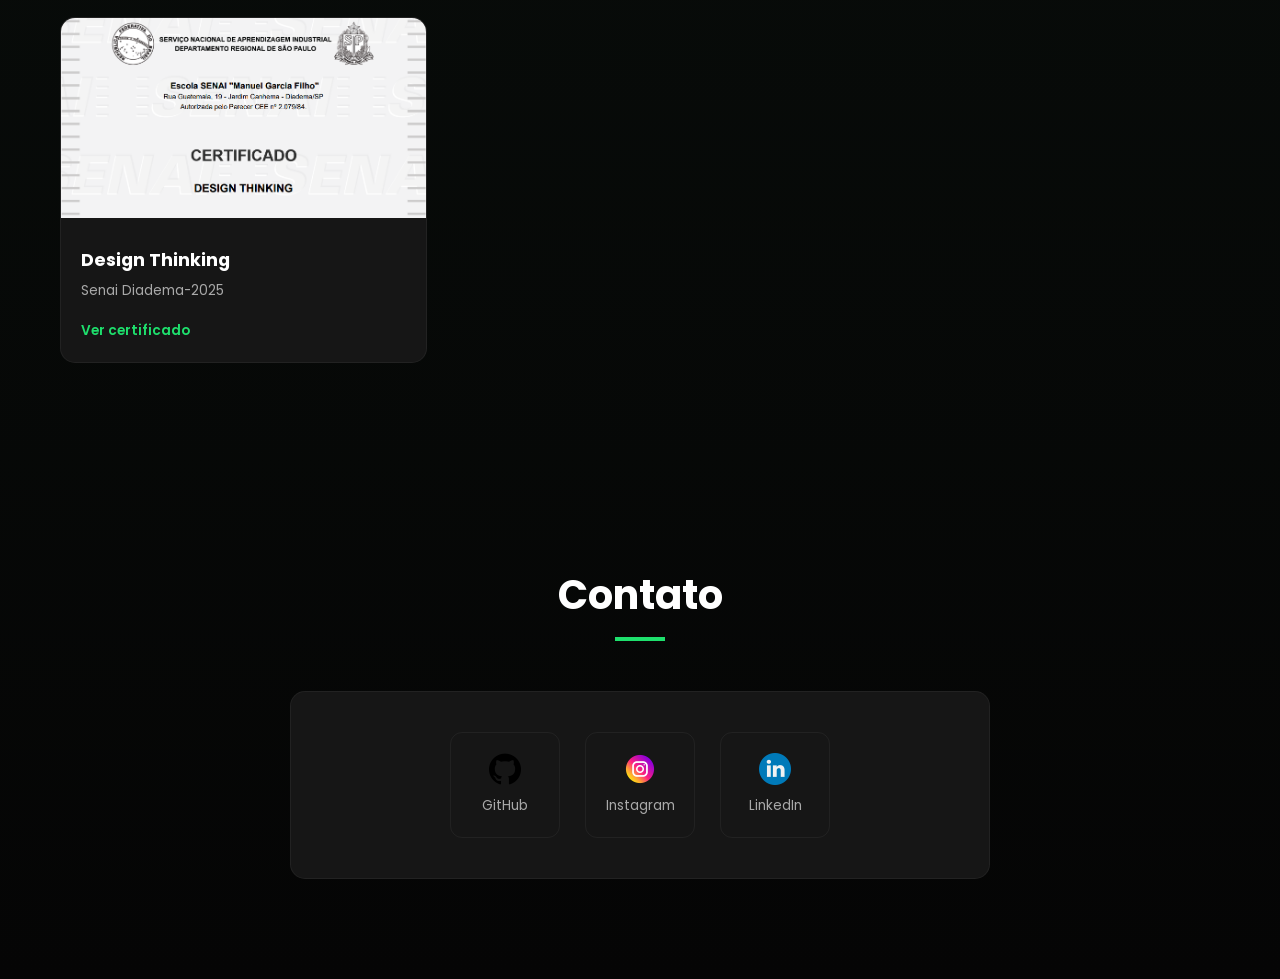
==== commit c8200943: "adicionado os certificados" ====
--- a/index.html
+++ b/index.html
@@ -156,6 +156,14 @@
                     <a href="./assets/IMG/certificados/criacaoDeJogos.png" target="_blank" rel="noopener" class="ver-certificado">Ver certificado</a>
                 </div>
             </div>
+
+            <div class="certificado-card">
+                <div class="card-img"><img src="./assets/IMG/certificados/design thinking.png" alt="Certificado de Design Thinking"></div>
+                <div class="card-body">
+                    <h3>Design Thinking</h3>
+                    <p class="certificado-instituicao">Senai Diadema-2025</p>
+                    <a href="./assets/IMG/certificados/design thinking.png" target="_blank" rel="noopener" class="ver-certificado">Ver certificado</a>
+                </div>
         </div>
     </section>
 
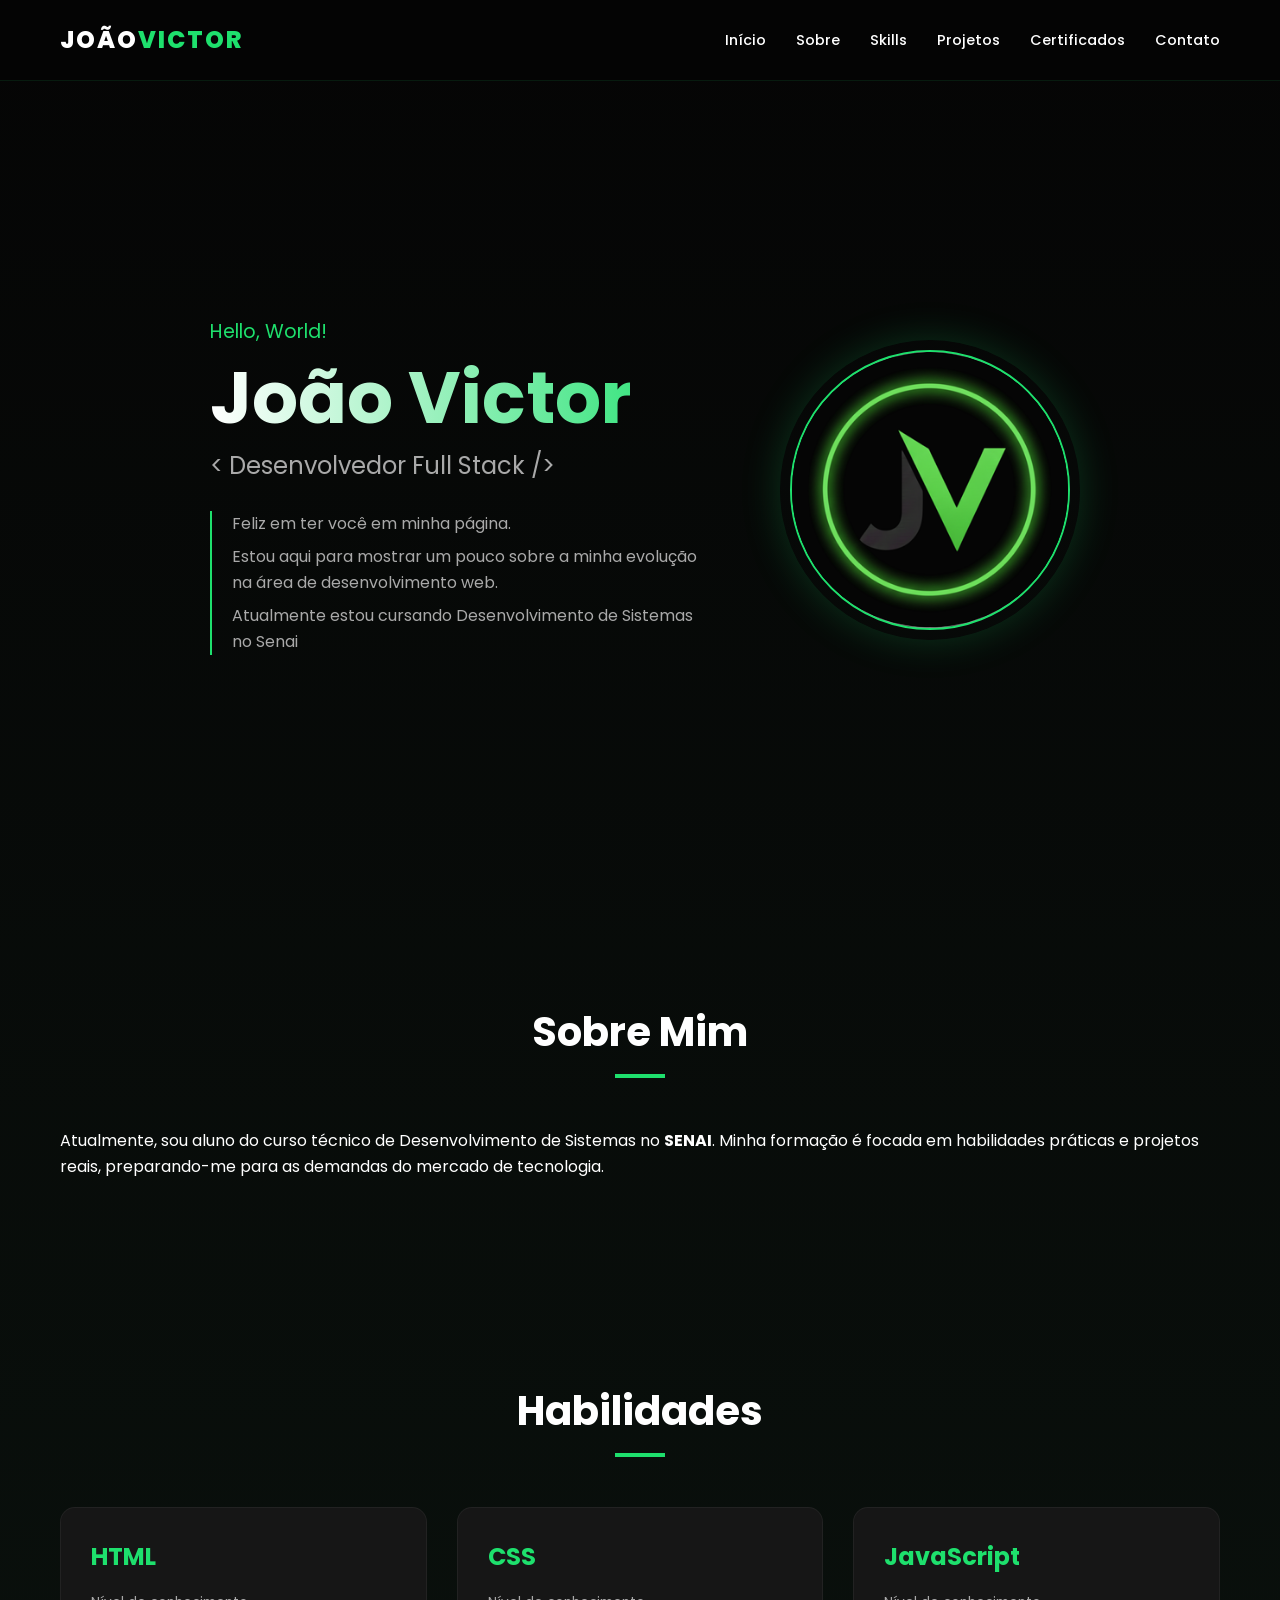
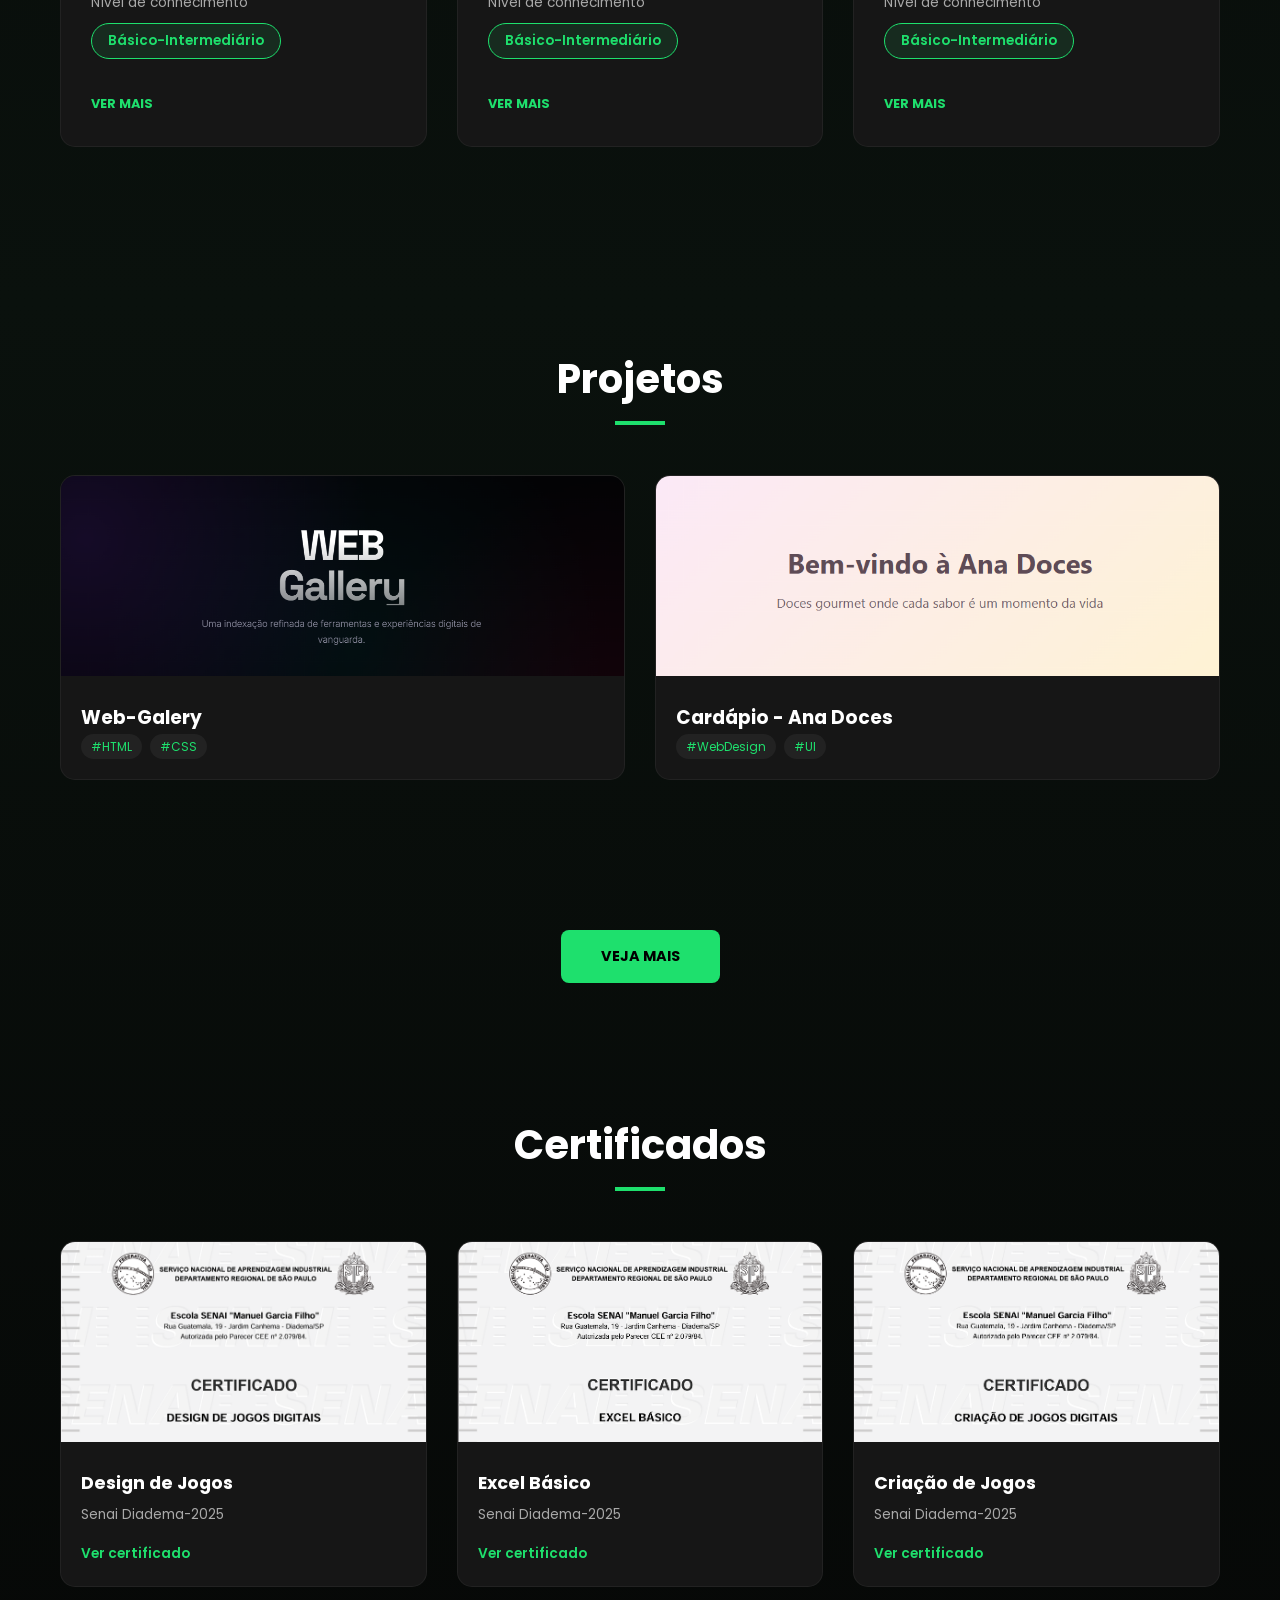
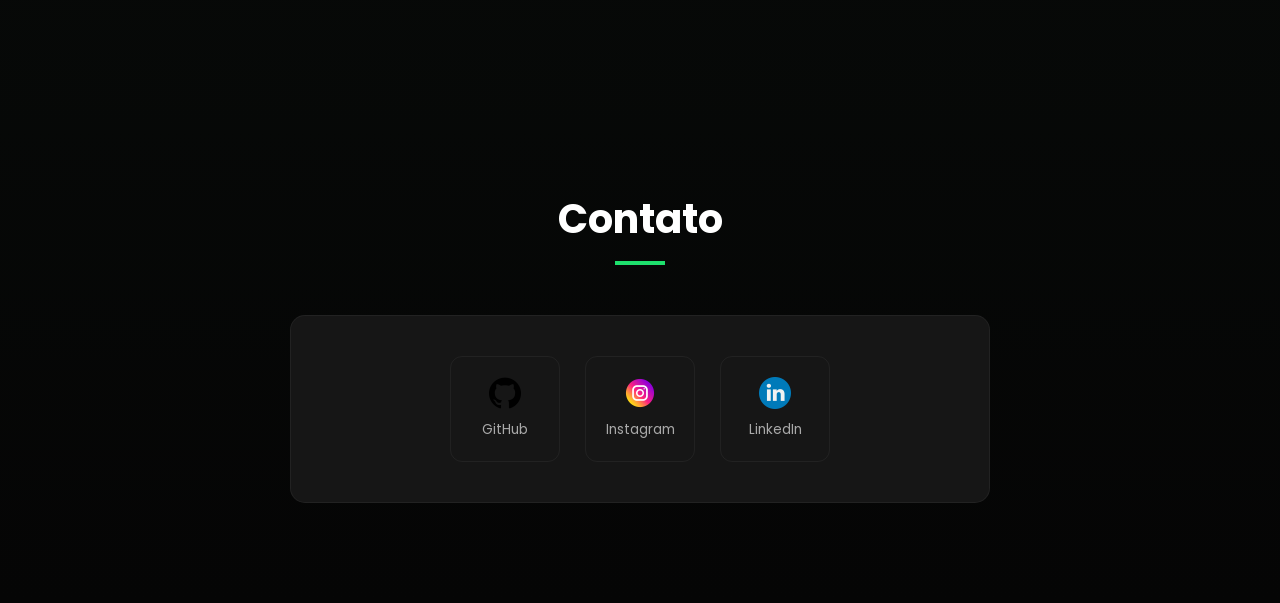
==== commit 56cbf88a: "nova pag" ====
--- a/index.html
+++ b/index.html
@@ -156,14 +156,6 @@
                     <a href="./assets/IMG/certificados/criacaoDeJogos.png" target="_blank" rel="noopener" class="ver-certificado">Ver certificado</a>
                 </div>
             </div>
-
-            <div class="certificado-card">
-                <div class="card-img"><img src="./assets/IMG/certificados/design thinking.png" alt="Certificado de Design Thinking"></div>
-                <div class="card-body">
-                    <h3>Design Thinking</h3>
-                    <p class="certificado-instituicao">Senai Diadema-2025</p>
-                    <a href="./assets/IMG/certificados/design thinking.png" target="_blank" rel="noopener" class="ver-certificado">Ver certificado</a>
-                </div>
         </div>
     </section>
 
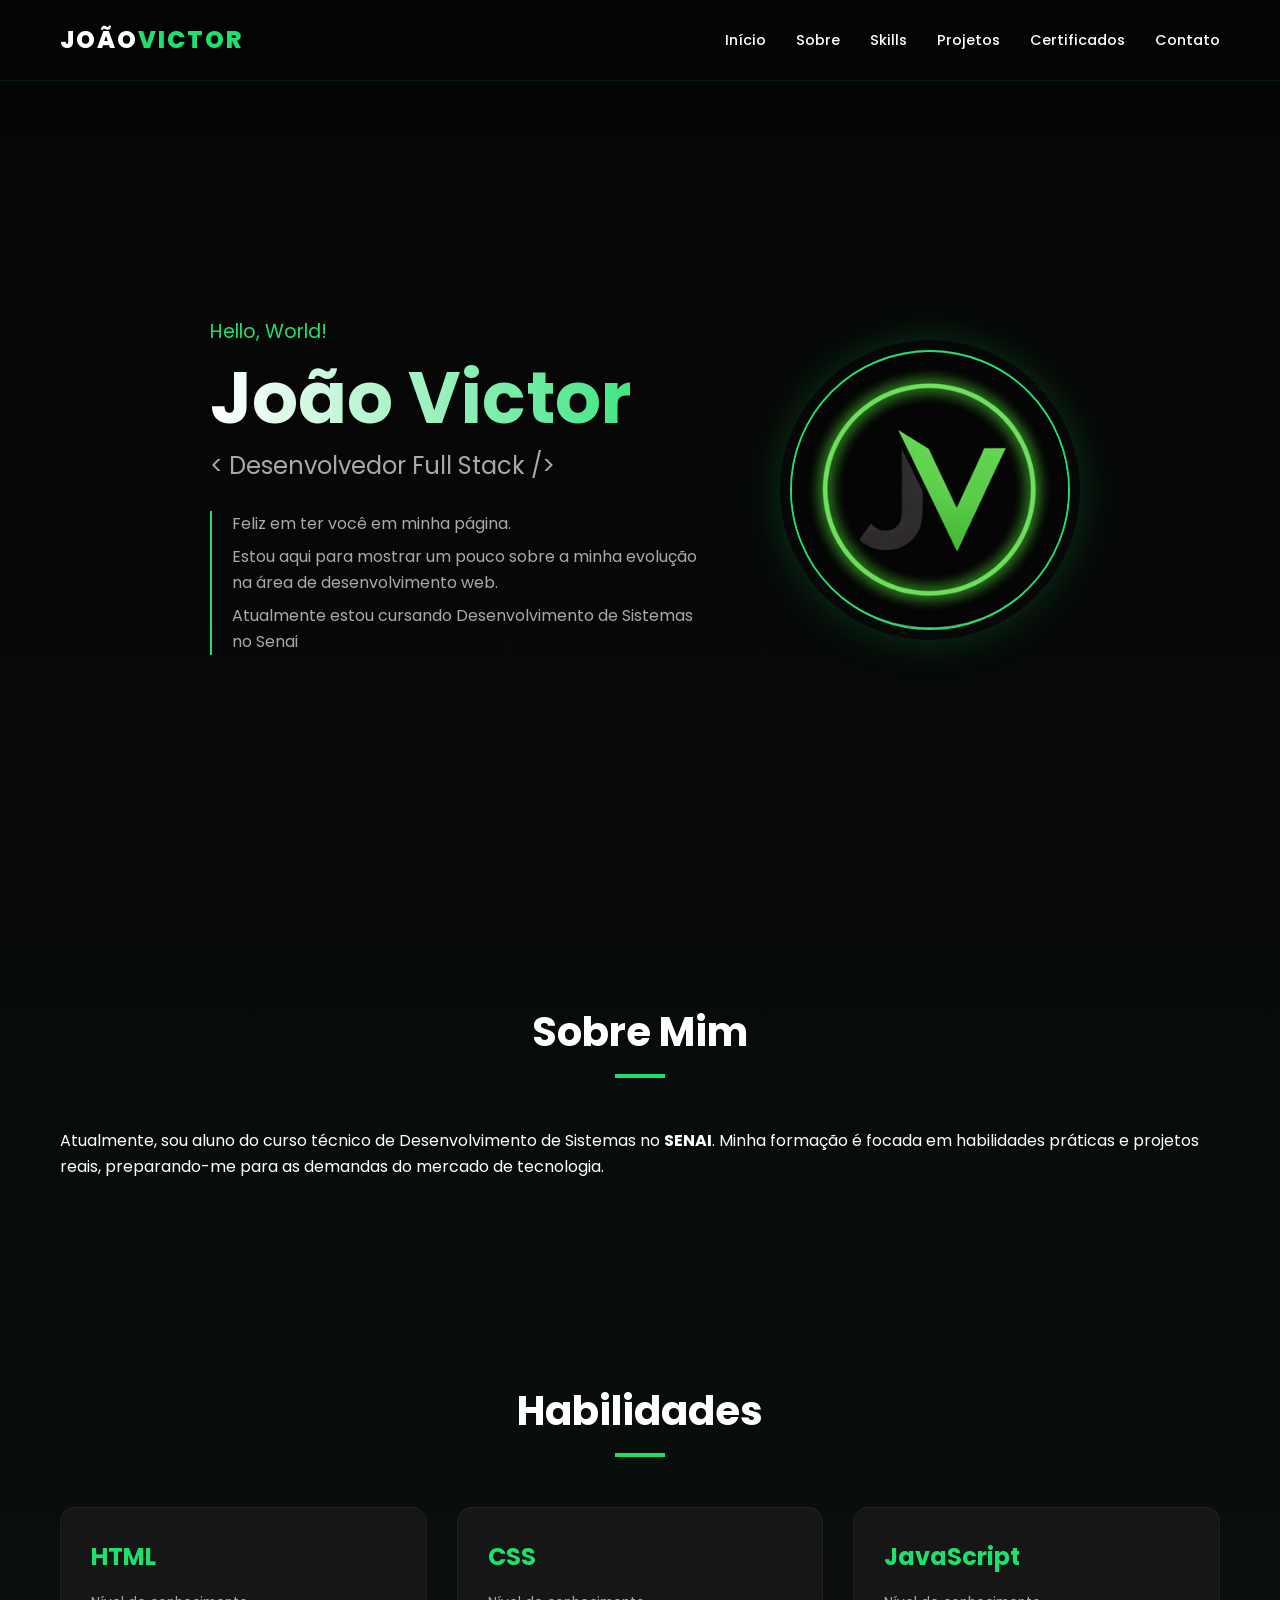
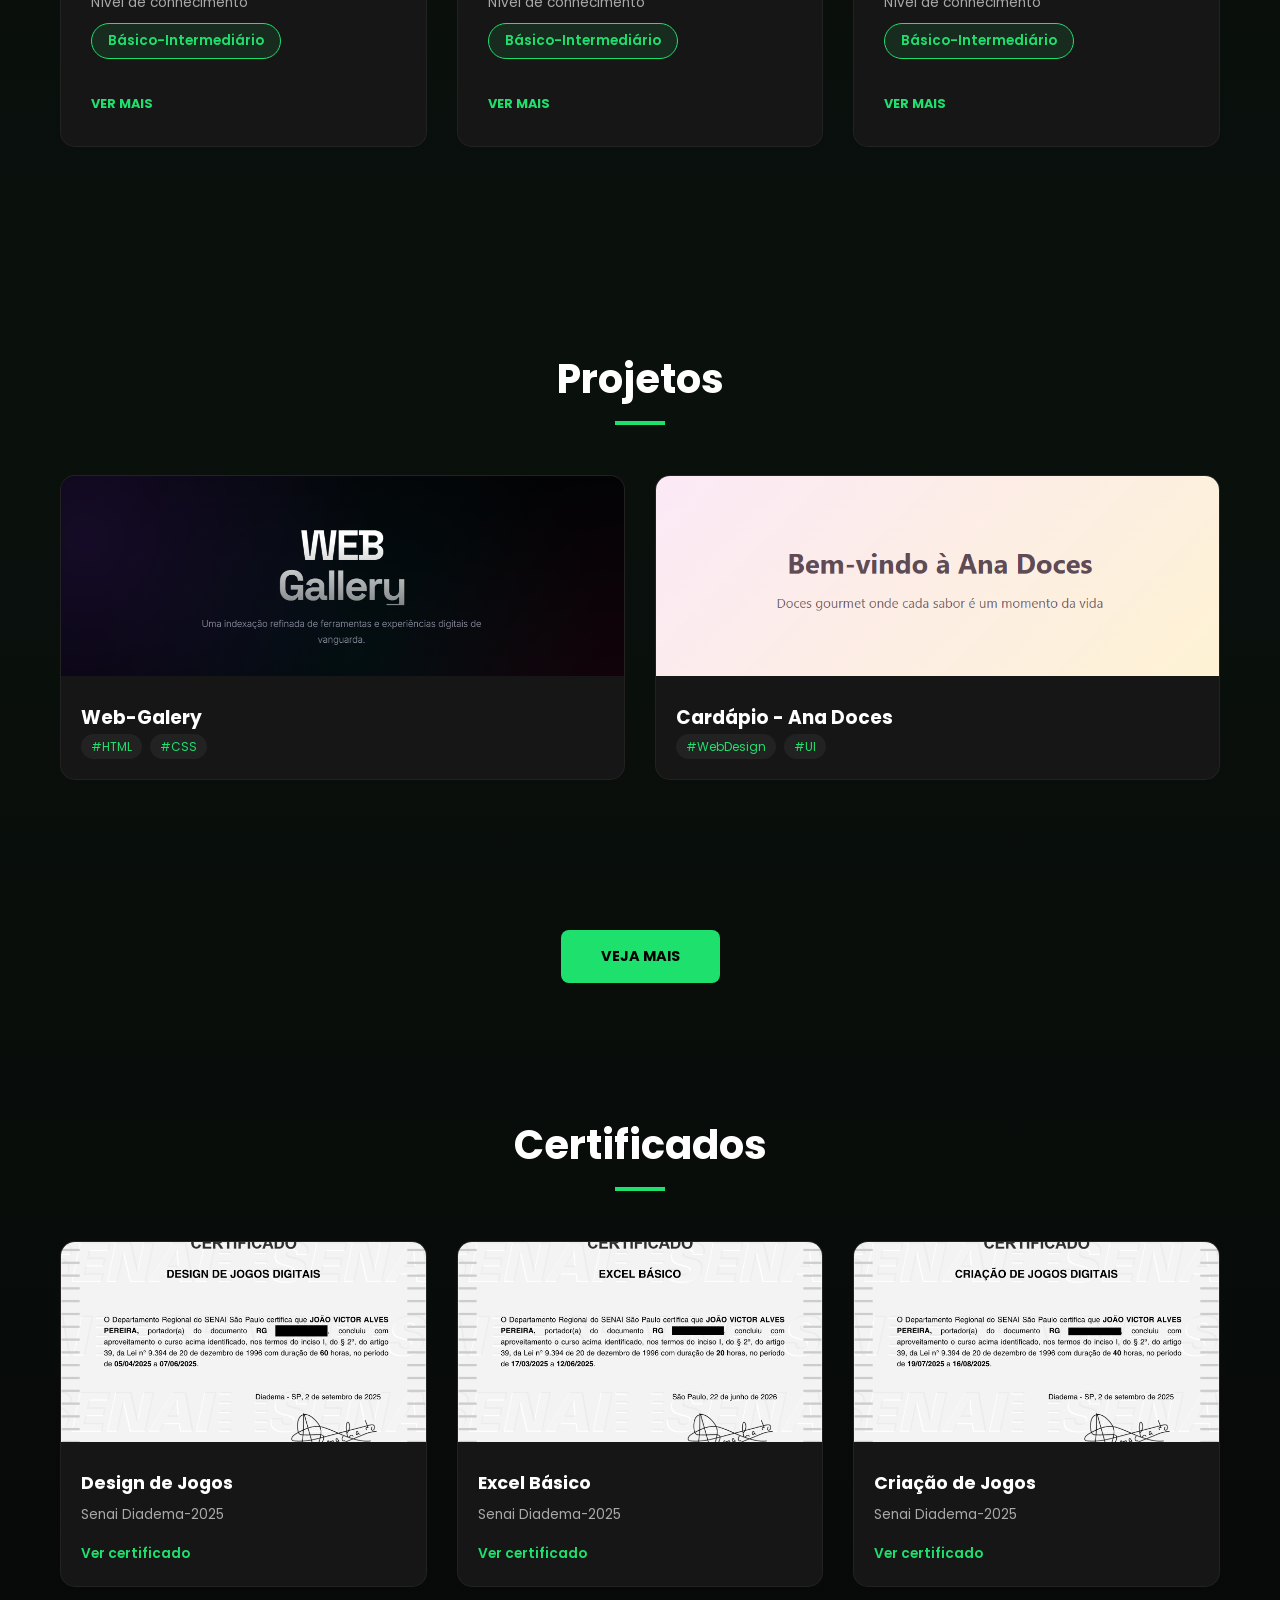
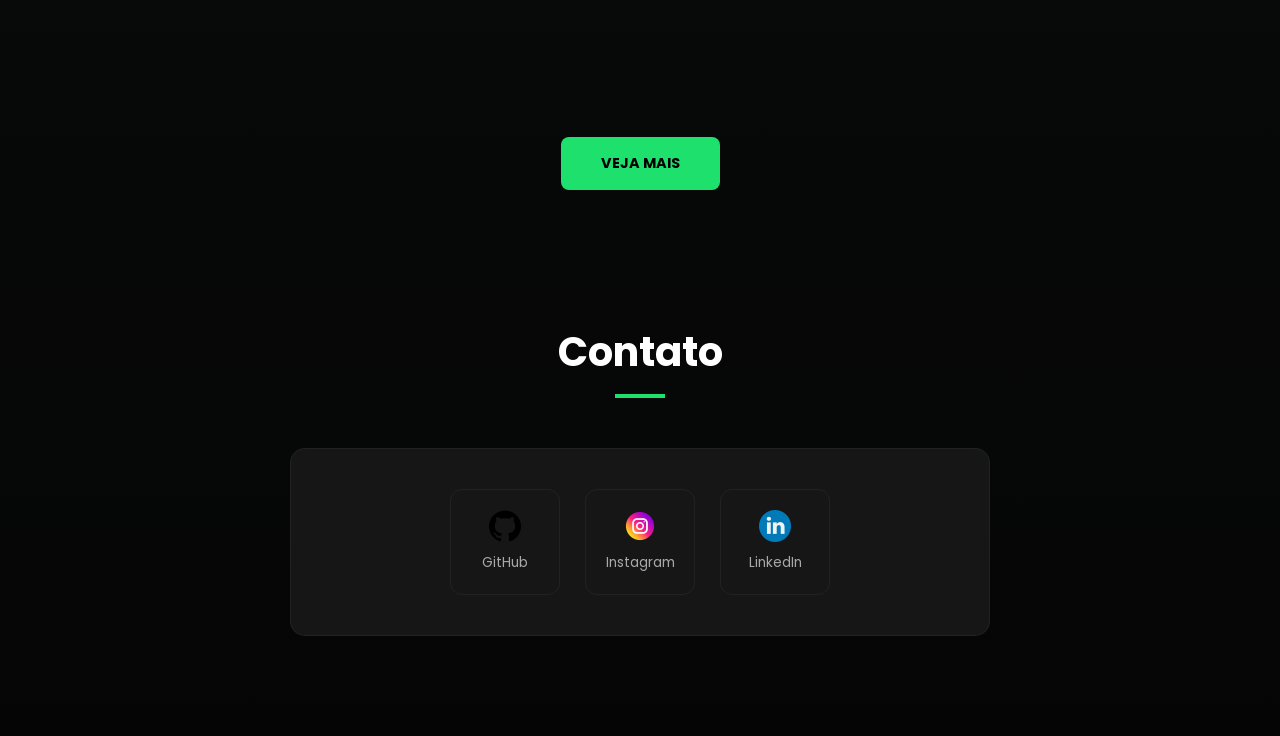
==== commit d06e39e7: "CSS ARUMADO" ====
--- a/index.html
+++ b/index.html
@@ -131,31 +131,36 @@
         <h2 class="section-title">Certificados</h2>
         <div class="certificados-grid">
             <div class="certificado-card">
-                <div class="card-img"><img src="./assets/IMG/certificados/designDeJogos.png" alt="Certificado de Design de Jogos"></div>
+                <div class="card-img"><img src="./assets/IMG/certificados/design de jogos digitais.png" alt="Certificado de Design de Jogos"></div>
                 <div class="card-body">
                     <h3>Design de Jogos</h3>
                     <p class="certificado-instituicao">Senai Diadema-2025 </p>
-                    <a href="./assets/IMG/certificados/designDeJogos.png" target="_blank" rel="noopener" class="ver-certificado">Ver certificado</a>
+                    <a href="./assets/IMG/certificados/design de jogos digitais.png" target="_blank" rel="noopener" class="ver-certificado">Ver certificado</a>
                 </div>
             </div>
 
             <div class="certificado-card">
-                <div class="card-img"><img src="./assets/IMG/certificados/excelBasico.png" alt="Certificado de Excel Básico"></div>
+                <div class="card-img"><img src="./assets/IMG/certificados/excel basico.png" alt="Certificado de Excel Básico"></div>
                 <div class="card-body">
                     <h3>Excel Básico</h3>
                     <p class="certificado-instituicao">Senai Diadema-2025</p>
-                    <a href="./assets/IMG/certificados/excelBasico.png" target="_blank" rel="noopener" class="ver-certificado">Ver certificado</a>
+                    <a href="./assets/IMG/certificados/excel basico.png" target="_blank" rel="noopener" class="ver-certificado">Ver certificado</a>
                 </div>
             </div>
 
             <div class="certificado-card">
-                <div class="card-img"><img src="./assets/IMG/certificados/criacaoDeJogos.png" alt="Certificado de Criação de Jogos"></div>
+                <div class="card-img"><img src="./assets/IMG/certificados/criacao de jogos digitais.png" alt="Certificado de Criação de Jogos"></div>
                 <div class="card-body">
                     <h3>Criação de Jogos</h3>
                     <p class="certificado-instituicao">Senai Diadema-2025</p>
-                    <a href="./assets/IMG/certificados/criacaoDeJogos.png" target="_blank" rel="noopener" class="ver-certificado">Ver certificado</a>
+                    <a href="./assets/IMG/certificados/criacao de jogos digitais.png" target="_blank" rel="noopener" class="ver-certificado">Ver certificado</a>
                 </div>
             </div>
+        </div>
+    </section>
+
+    <div class='projects--content__more'>
+            <a href="./pages/certificados.html" target="_blank">Veja mais</a>
         </div>
     </section>
 
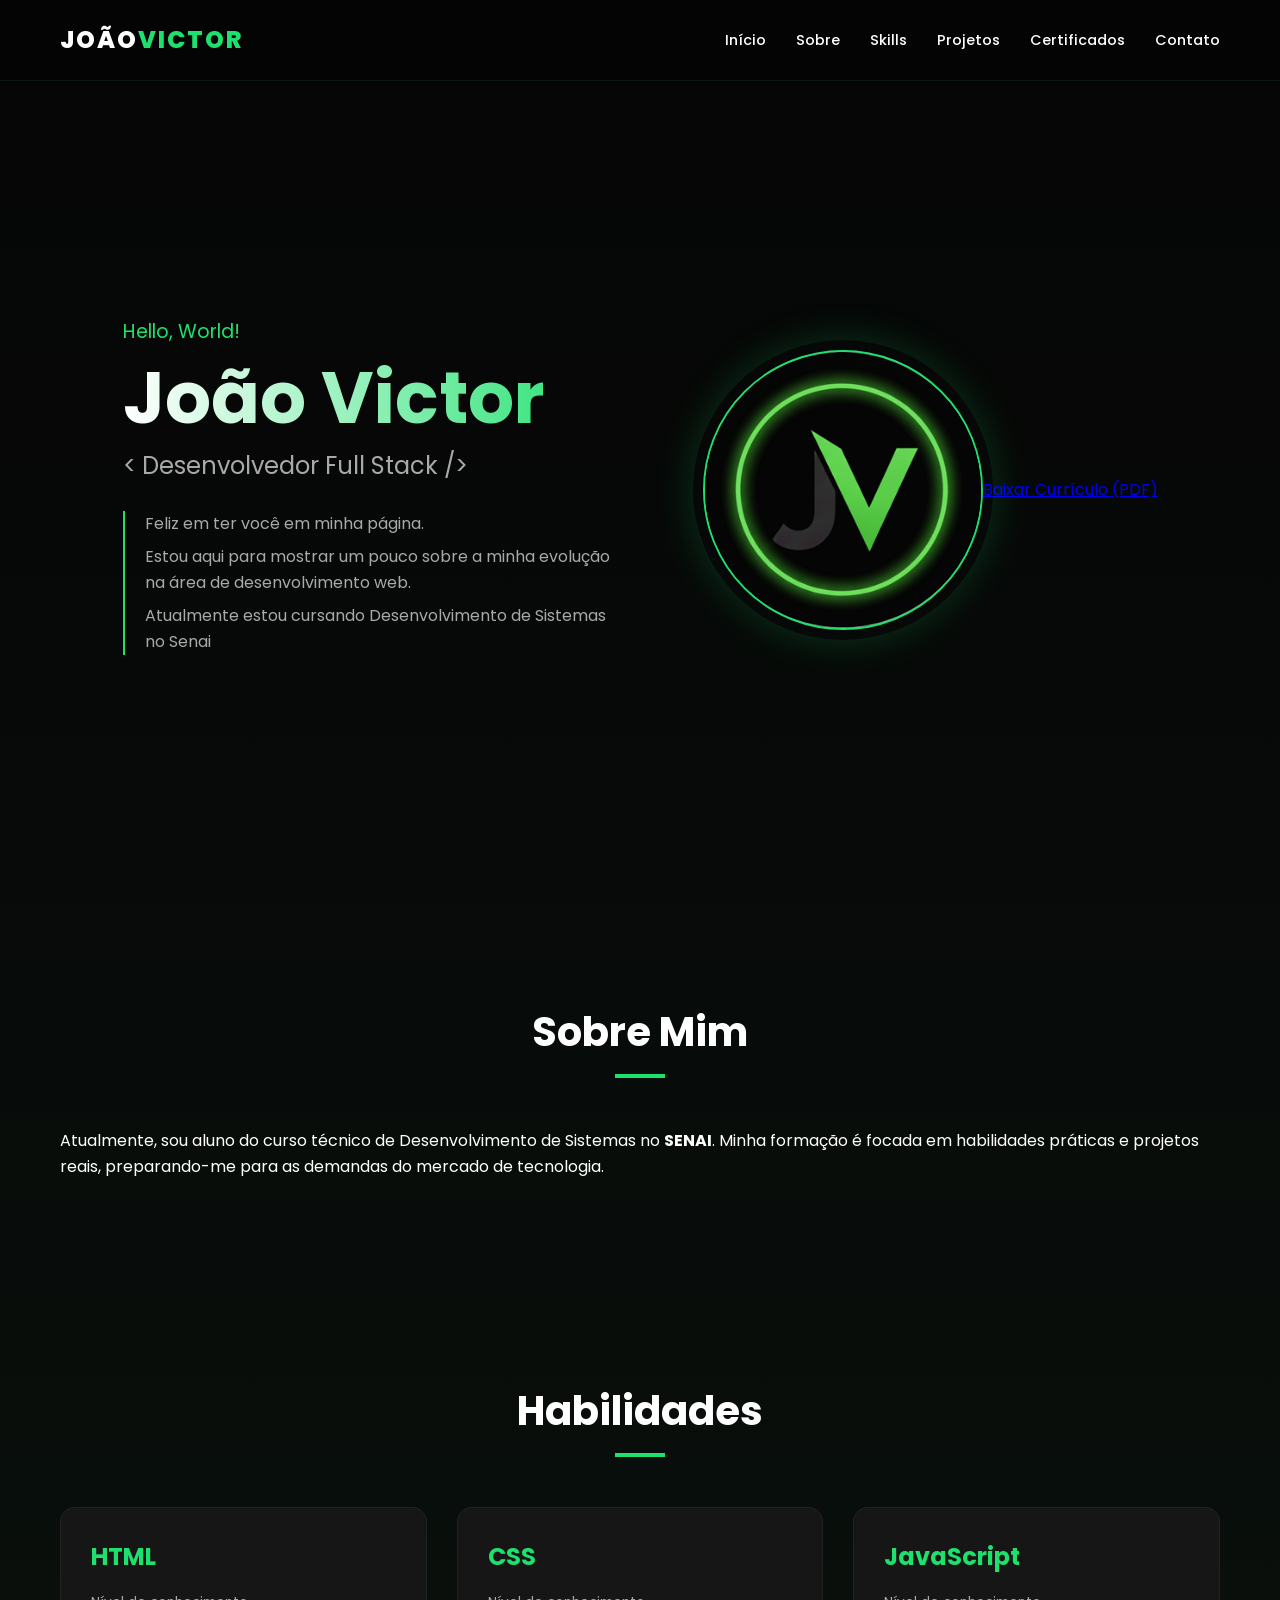
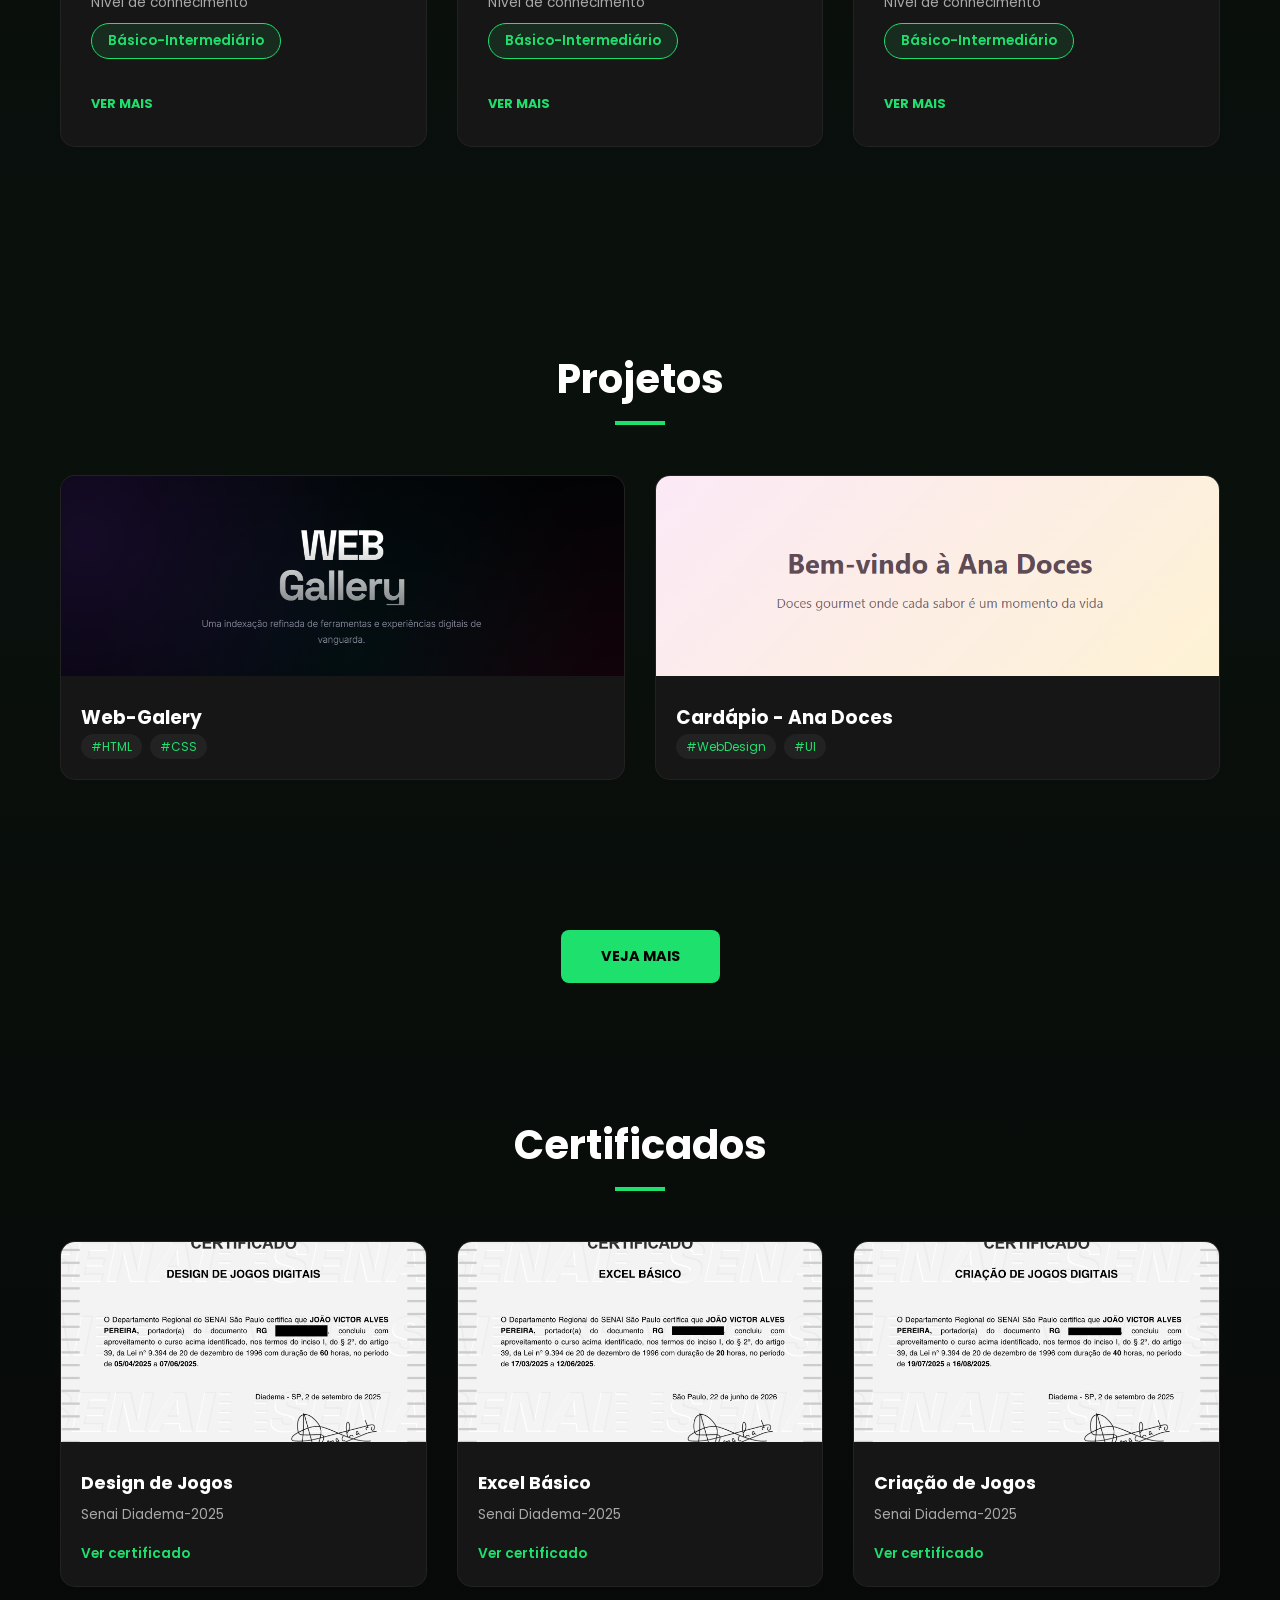
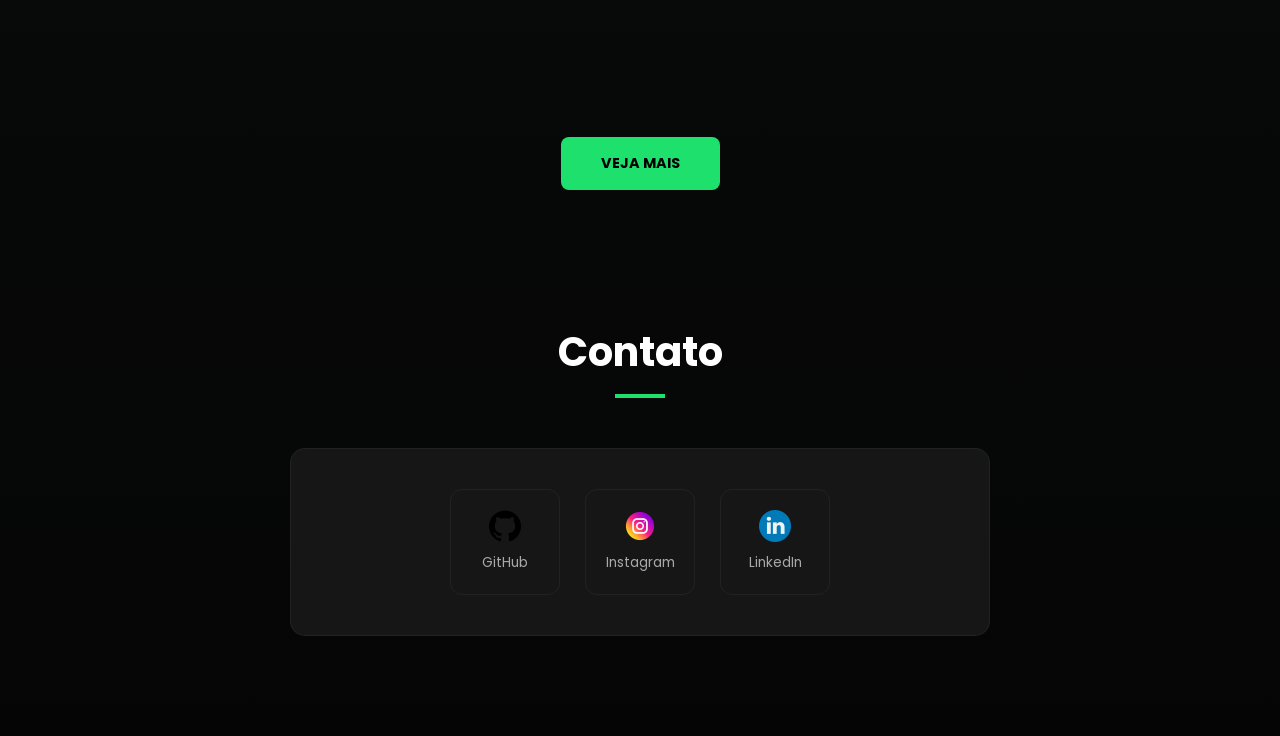
==== commit 1f9f7b02: "adicionado curriculo" ====
--- a/index.html
+++ b/index.html
@@ -42,6 +42,12 @@
                 </div>
             </div>
         </div>
+
+        <a href="assets/IMG/curriculo/João Victor Alves Pereira.png" 
+        download="Curriculo_Joao_Victor.pdf" 
+        class="btn-curriculo">
+             Baixar Currículo (PDF)
+        </a>
     </main>
 
     <section id="sobre" class="section-container" data-anime="up">
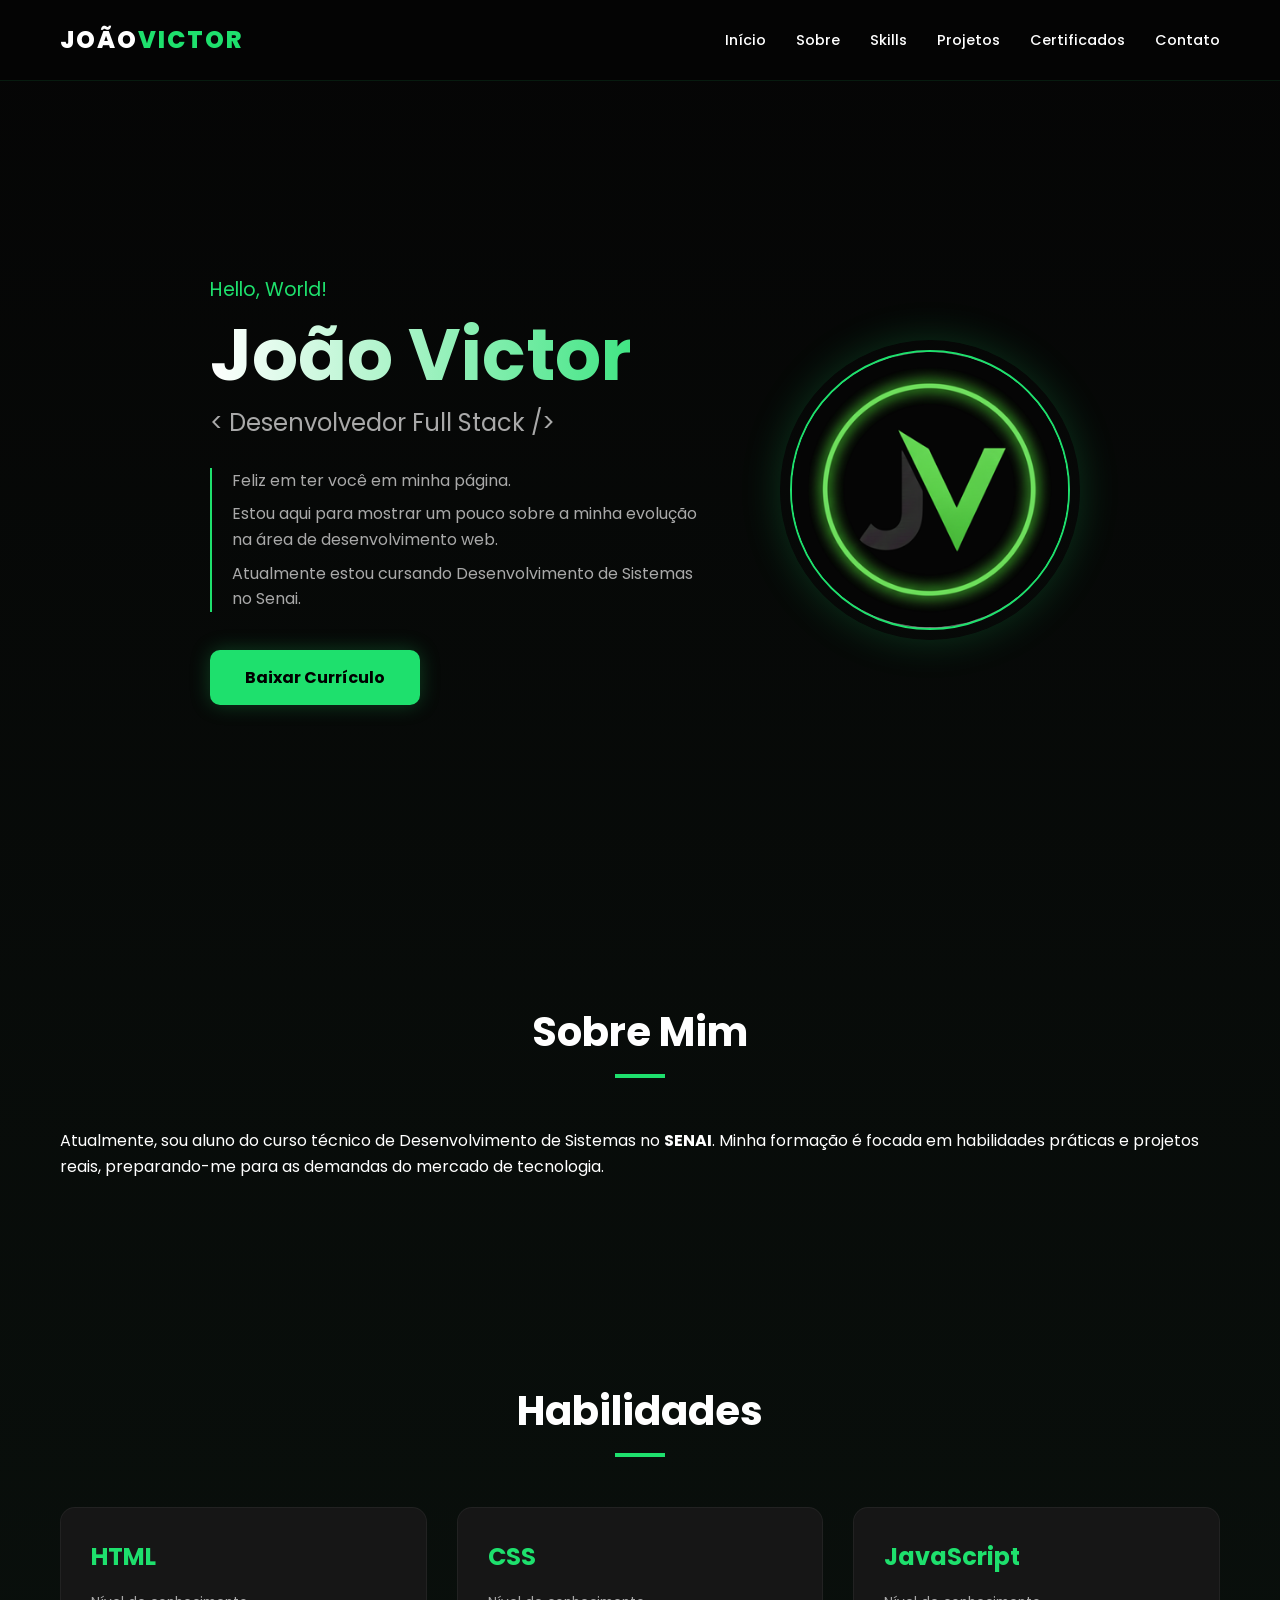
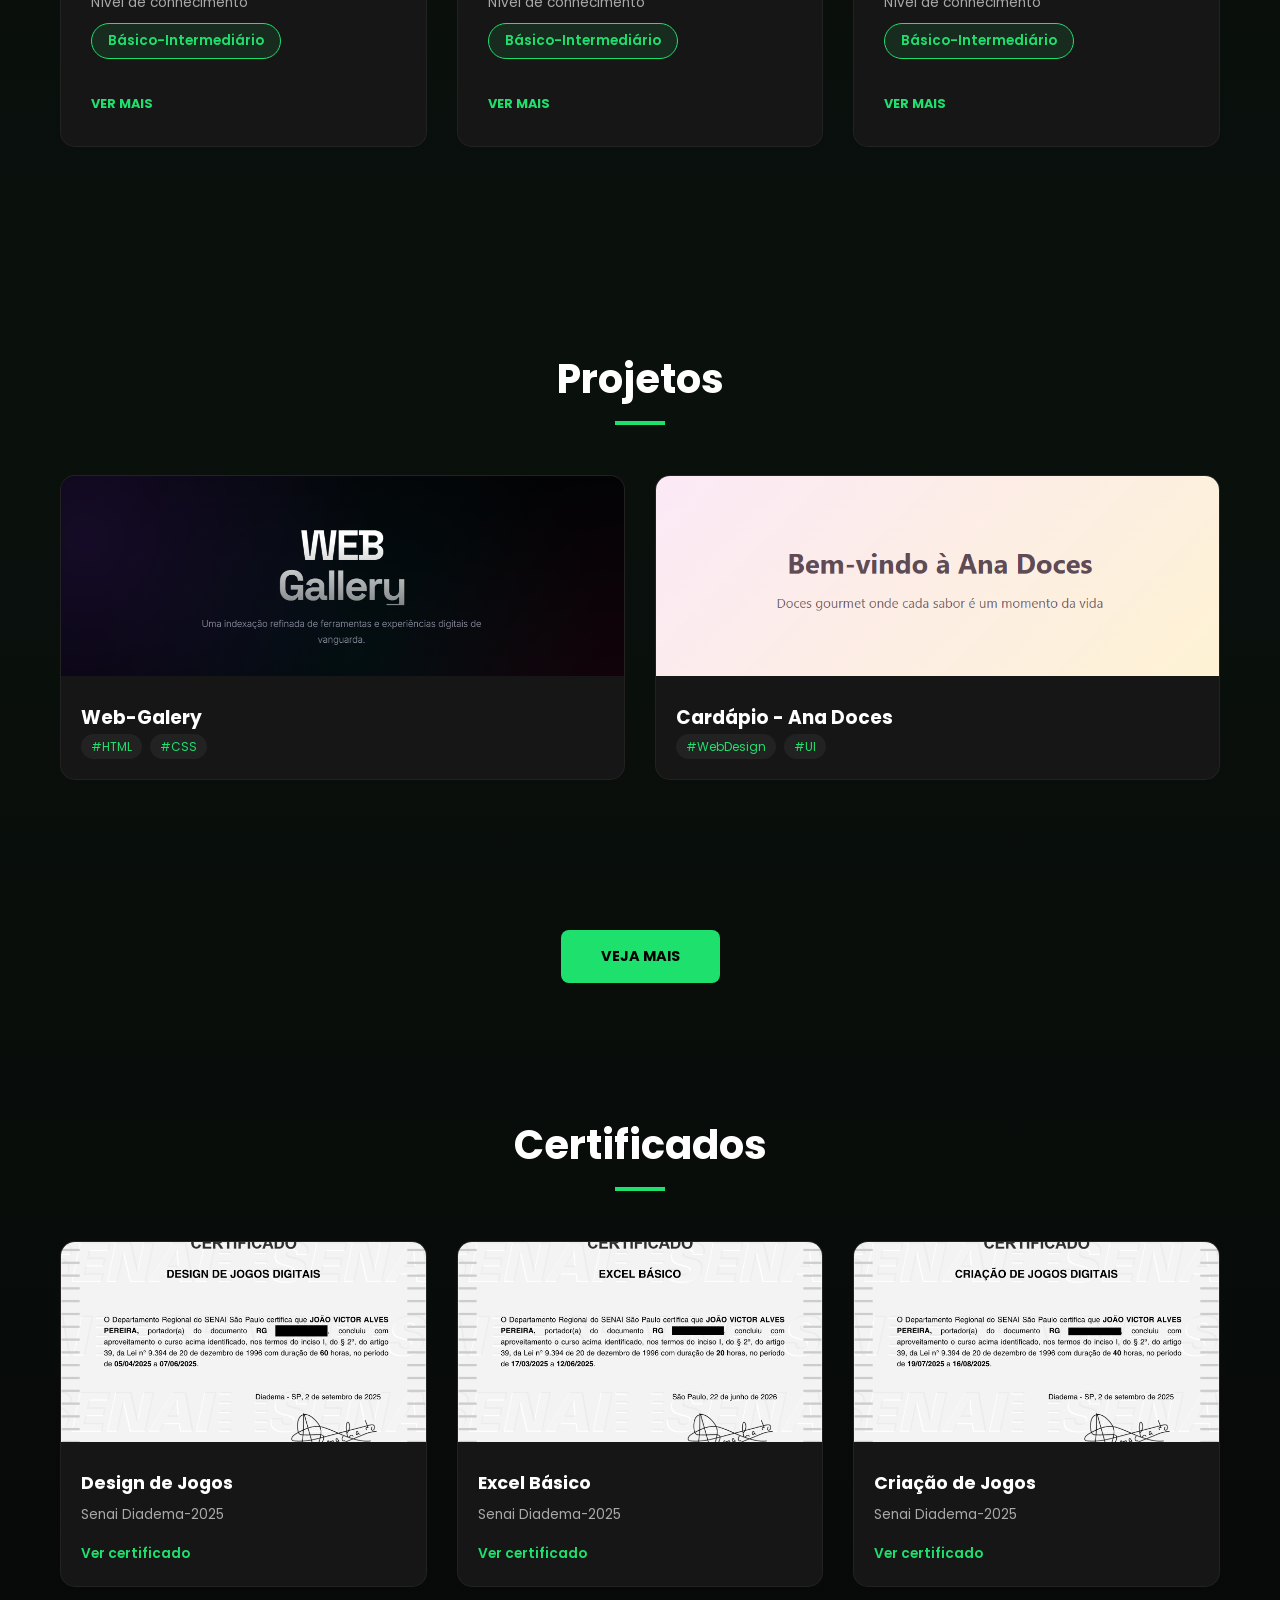
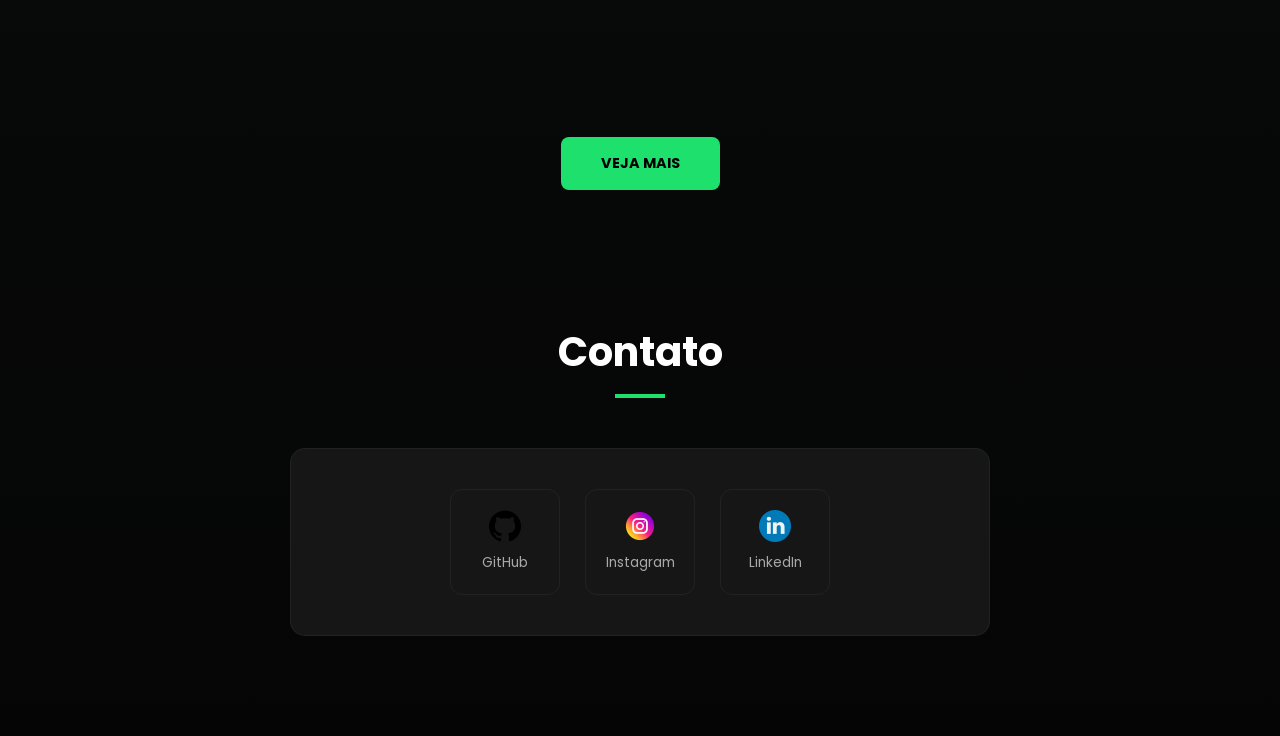
==== commit 8c207461: "curriculo adicionado" ====
--- a/index.html
+++ b/index.html
@@ -33,8 +33,14 @@
                 <div class="hero-description">
                     <p>Feliz em ter você em minha página.</p>
                     <p>Estou aqui para mostrar um pouco sobre a minha evolução na área de desenvolvimento web.</p>
-                    <p>Atualmente estou cursando Desenvolvimento de Sistemas no Senai</p>
+                    <p>Atualmente estou cursando Desenvolvimento de Sistemas no Senai.</p>
                 </div>
+
+                <a href="./assets/IMG/curriculo/João Victor Alves Pereira.png"
+                download
+                class="btn-curriculo">
+                     Baixar Currículo
+                </a>
             </div>
             <div class="hero-image-container">
                 <div class="profile-glow">
@@ -42,12 +48,6 @@
                 </div>
             </div>
         </div>
-
-        <a href="assets/IMG/curriculo/João Victor Alves Pereira.png" 
-        download="Curriculo_Joao_Victor.pdf" 
-        class="btn-curriculo">
-             Baixar Currículo (PDF)
-        </a>
     </main>
 
     <section id="sobre" class="section-container" data-anime="up">
--- a/assets/css/style.css
+++ b/assets/css/style.css
@@ -446,7 +446,54 @@
 }
 
 /* ============================================================
-   8. ANIMAÇÕES (DATA-ANIME)
+   8. BOTÃO DE BAIXAR O CURRICULO
+   ============================================================ */
+.btn-curriculo{
+    display:inline-flex;
+    align-items:center;
+    justify-content:center;
+    gap:10px;
+    margin-top:35px;
+    padding:16px 38px;
+    background:var(--primary);
+    color:#000;
+    text-decoration:none;
+    font-weight:700;
+    border-radius:10px;
+    transition:.3s;
+    box-shadow:0 0 20px rgba(30,224,109,.25);
+}
+
+.btn-curriculo:hover{
+    background:#fff;
+    color:#000;
+    transform:translateY(-4px);
+    box-shadow:0 0 25px var(--primary);
+}
+
+.btn-curriculo{
+    display: inline-flex;
+    align-items: center;
+    justify-content: center;
+    margin-top: 30px;
+    padding: 15px 35px;
+    background: var(--primary);
+    color: #000;
+    text-decoration: none;
+    font-weight: 700;
+    border-radius: 10px;
+    transition: .3s;
+    box-shadow: 0 0 20px rgba(30,224,109,.25);
+}
+
+.btn-curriculo:hover{
+    background: #fff;
+    color: #000;
+    transform: translateY(-4px);
+    box-shadow: 0 0 25px var(--primary);
+}
+/* ============================================================
+   9. ANIMAÇÕES (DATA-ANIME)
    ============================================================ */
 [data-anime] {
   opacity: 0;
